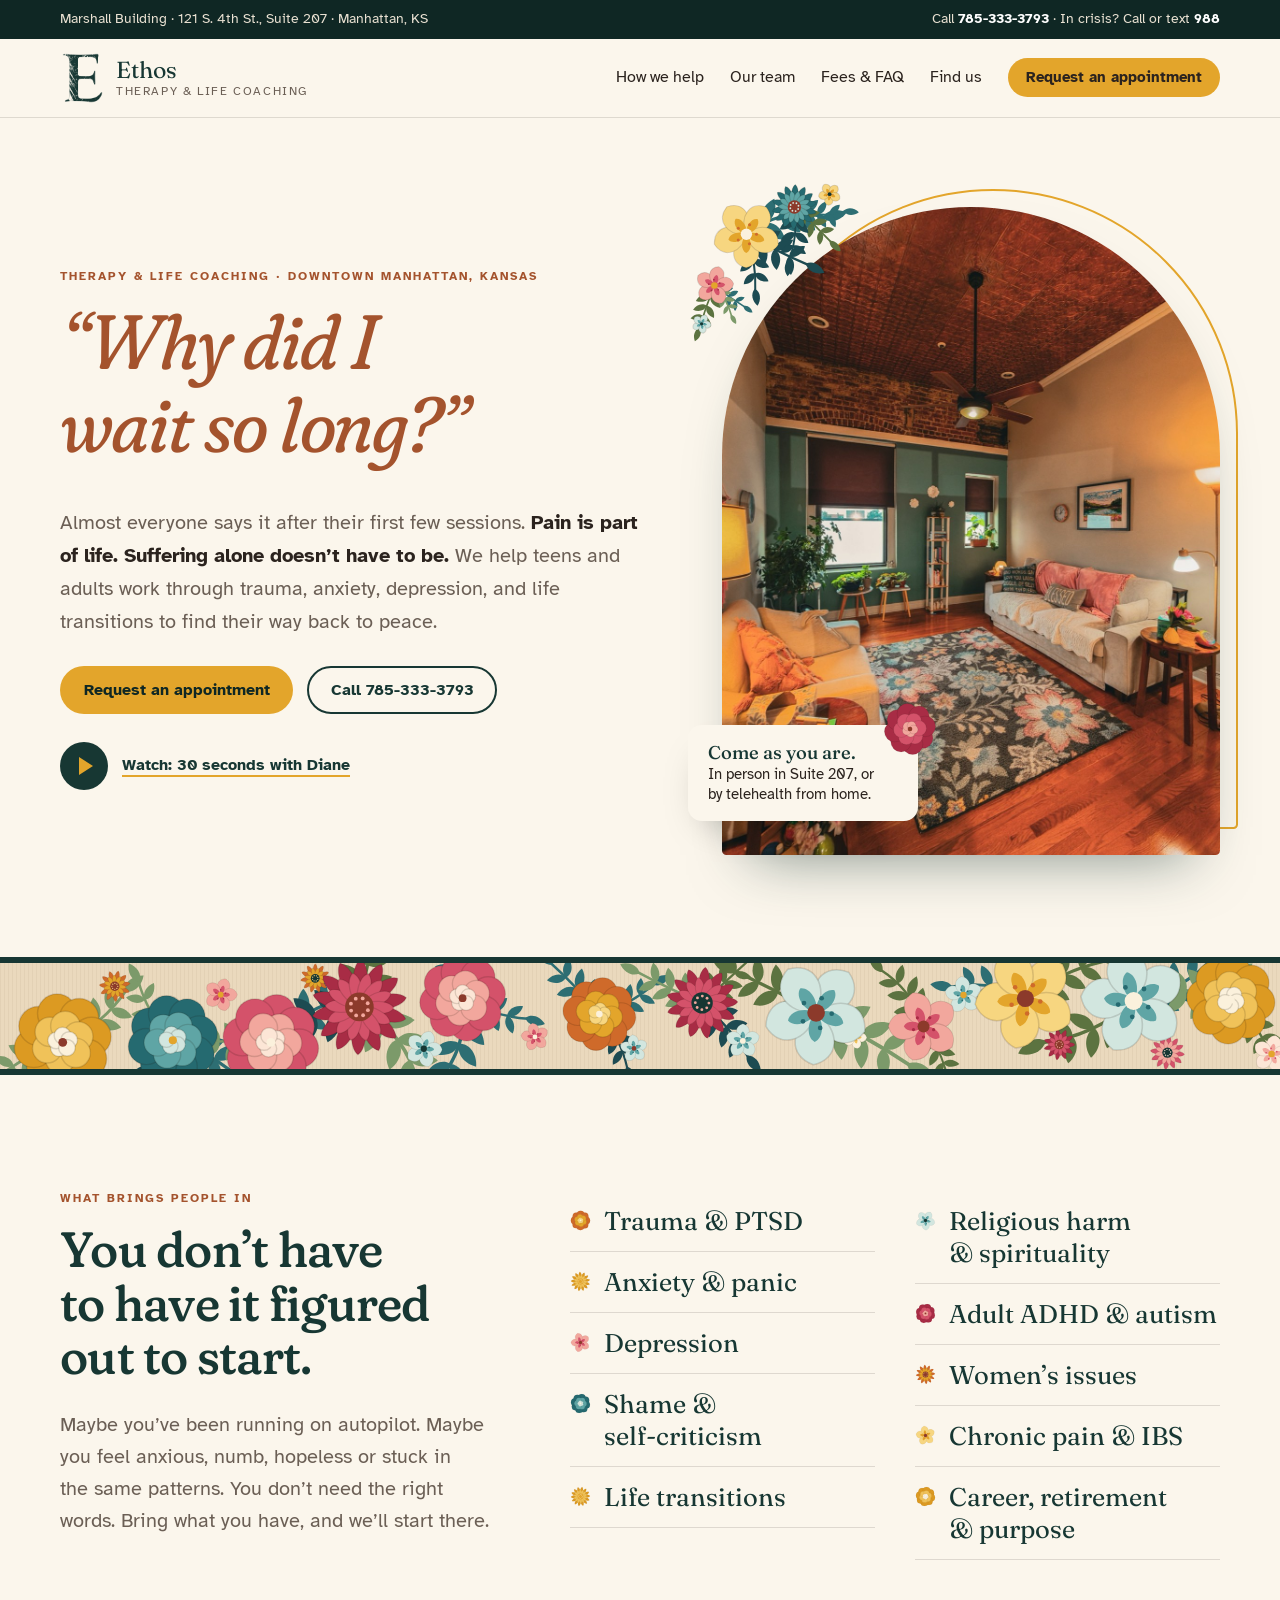
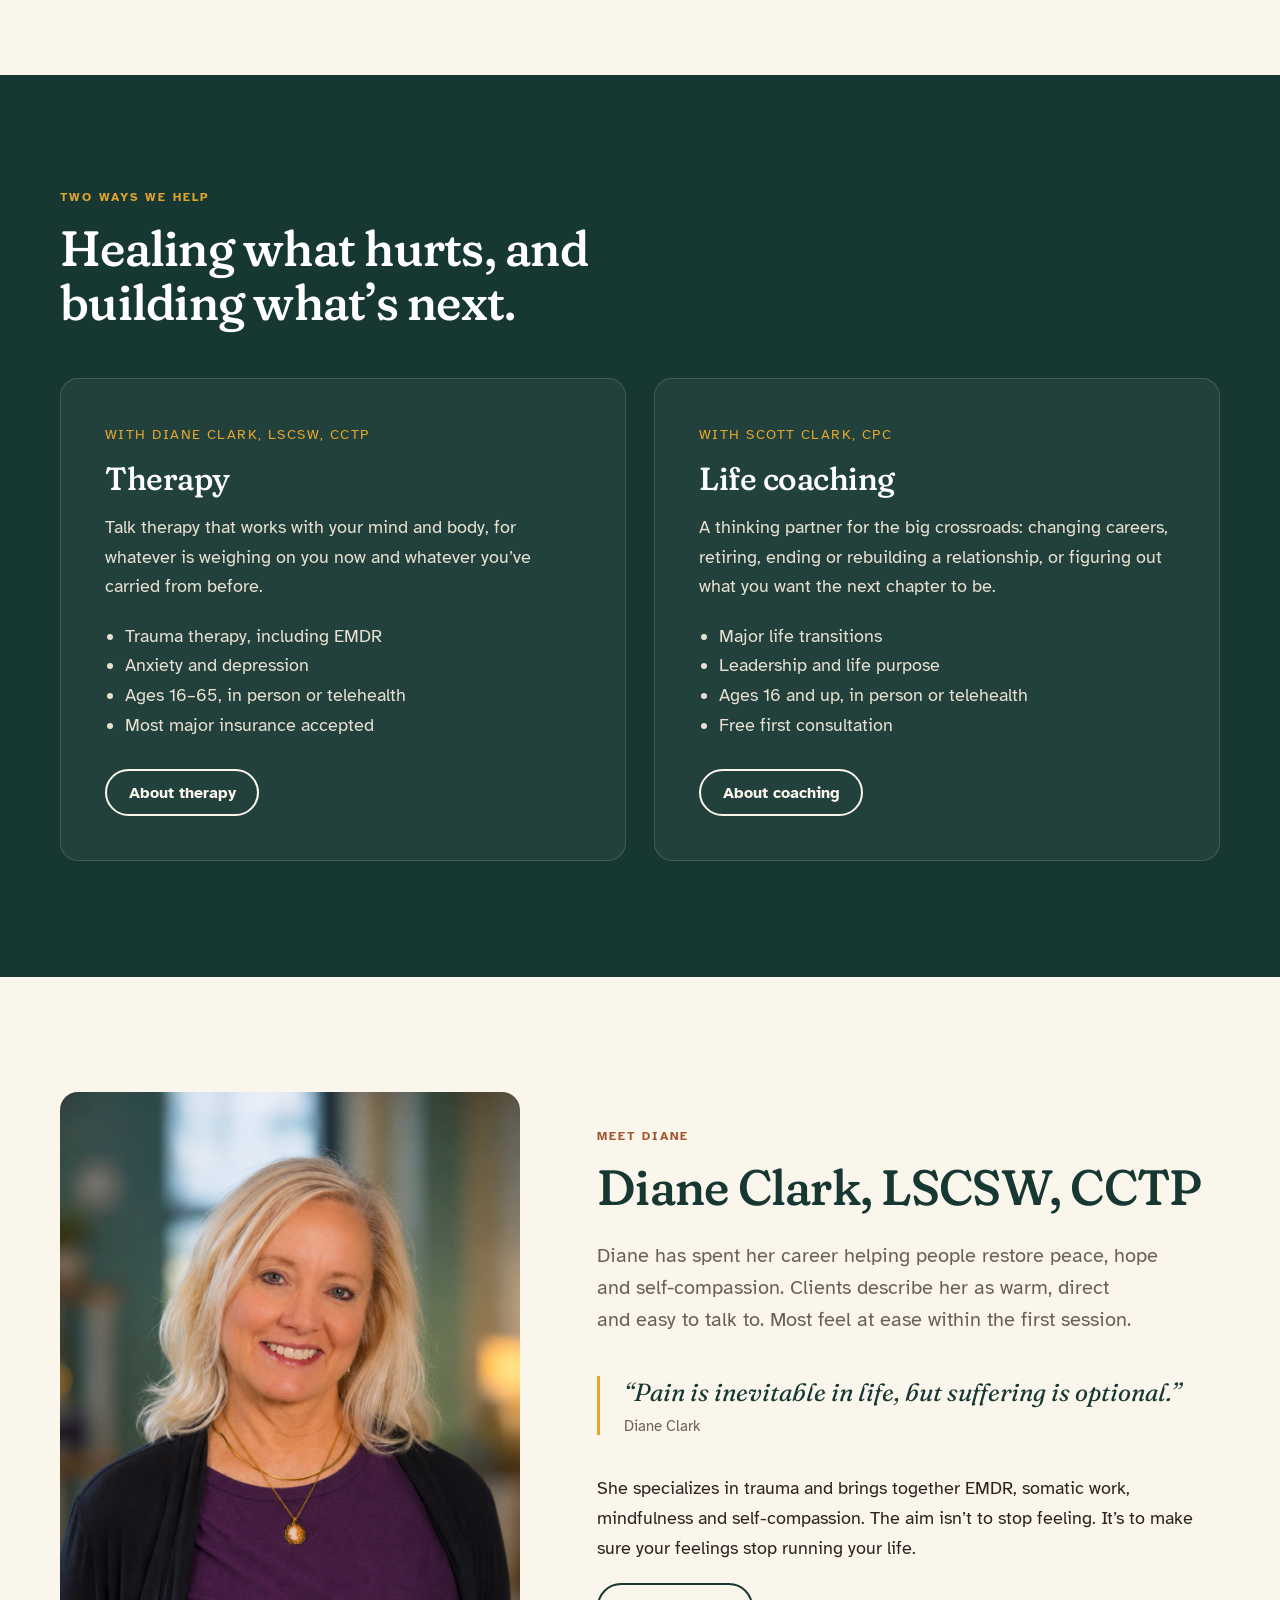
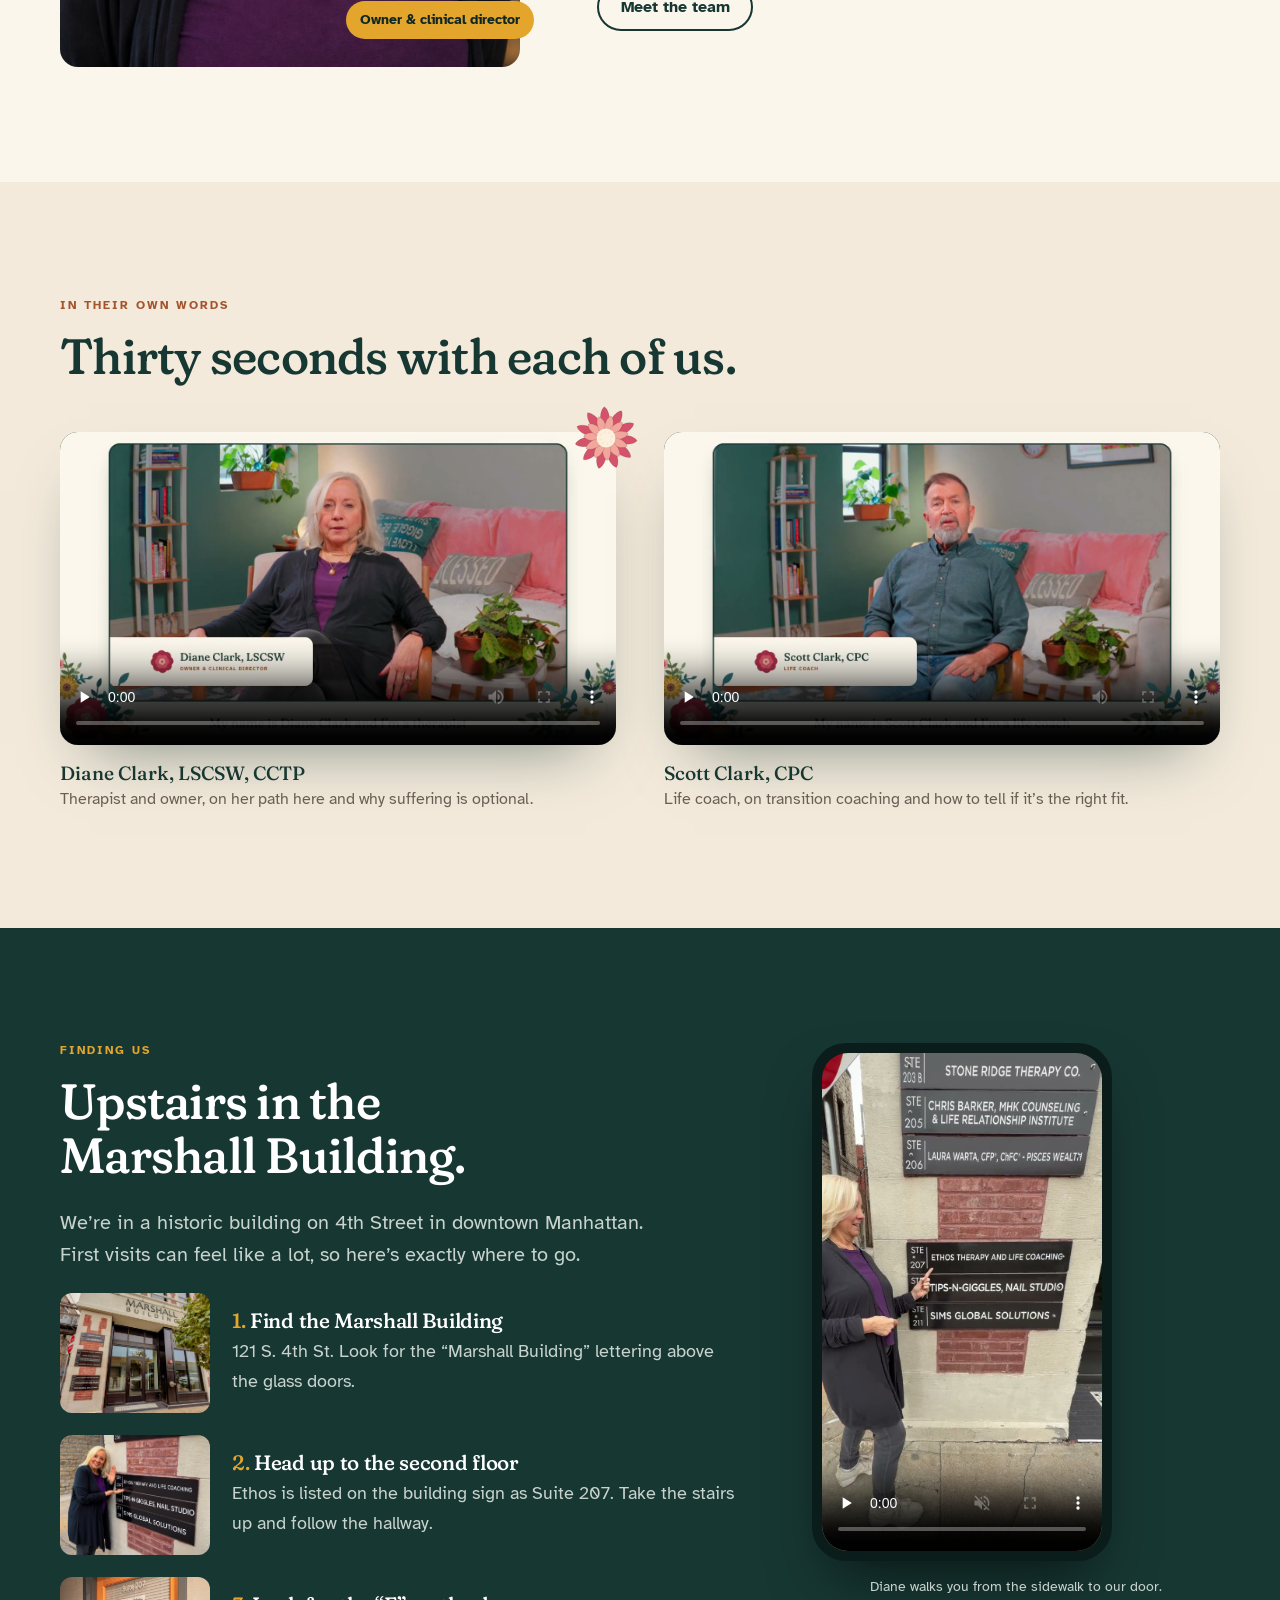
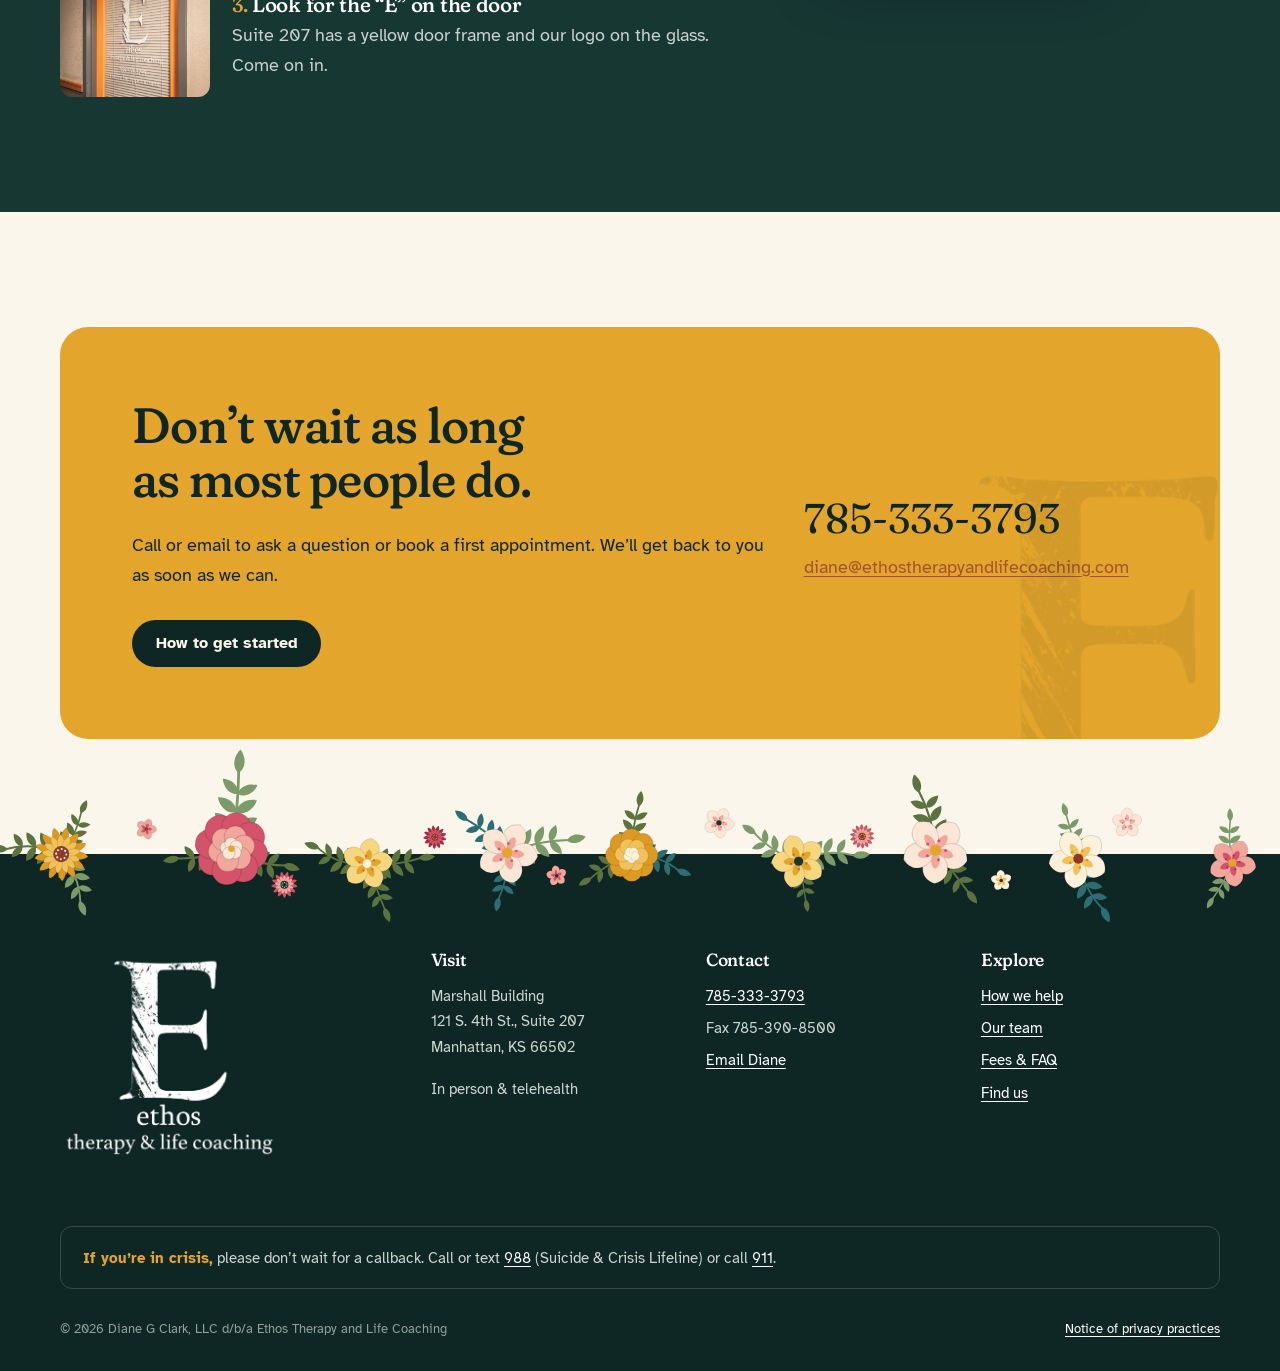
==== index.html @ ae7a5d2b "Site update 2026-11-18 14:02" ====
<!doctype html>
<html lang="en">
<head>
<meta charset="utf-8">
<meta name="viewport" content="width=device-width, initial-scale=1">
<title>Ethos Therapy &amp; Life Coaching | Trauma, Anxiety &amp; EMDR Therapy in Manhattan, KS</title>
<meta name="description" content="Therapy and life coaching in downtown Manhattan, Kansas. Diane Clark, LSCSW, CCTP, helps teens and adults heal from trauma, anxiety and depression, in person or by telehealth.">
<link rel="canonical" href="https://ethostherapy.net/">
<meta property="og:type" content="website">
<meta property="og:site_name" content="Ethos Therapy &amp; Life Coaching">
<meta property="og:locale" content="en_US">
<meta property="og:url" content="https://ethostherapy.net/">
<meta property="og:title" content="Ethos Therapy &amp; Life Coaching | Manhattan, KS">
<meta property="og:description" content="“Why did I wait so long?” Therapy and life coaching for trauma, anxiety and depression in downtown Manhattan, Kansas. In person or by telehealth.">
<meta property="og:image" content="https://ethostherapy.net/assets/img/og/og-home.jpg">
<meta property="og:image:type" content="image/jpeg">
<meta property="og:image:width" content="1200">
<meta property="og:image:height" content="630">
<meta property="og:image:alt" content="A therapy room at Ethos with a floral rug, beside the words “Why did I wait so long?”">
<meta property="og:video" content="https://ethostherapy.net/assets/video/ethos-promo.mp4?v=3">
<meta property="og:video:secure_url" content="https://ethostherapy.net/assets/video/ethos-promo.mp4?v=3">
<meta property="og:video:type" content="video/mp4">
<meta property="og:video:width" content="1280">
<meta property="og:video:height" content="720">
<meta name="twitter:card" content="summary_large_image">
<meta name="twitter:title" content="Ethos Therapy &amp; Life Coaching | Manhattan, KS">
<meta name="twitter:description" content="“Why did I wait so long?” Therapy and life coaching for trauma, anxiety and depression in downtown Manhattan, Kansas. In person or by telehealth.">
<meta name="twitter:image" content="https://ethostherapy.net/assets/img/og/og-home.jpg">
<meta name="twitter:image:alt" content="A therapy room at Ethos with a floral rug, beside the words “Why did I wait so long?”">
<meta name="theme-color" content="#173733">
<link rel="icon" href="assets/img/favicon.png">
<link rel="preconnect" href="https://fonts.googleapis.com">
<link rel="preconnect" href="https://fonts.gstatic.com" crossorigin>
<link href="https://fonts.googleapis.com/css2?family=Atkinson+Hyperlegible:ital,wght@0,400;0,700;1,400&family=Fraunces:ital,opsz,wght,SOFT@0,9..144,300..600,100;1,9..144,300..600,100&display=swap" rel="stylesheet">
<link rel="stylesheet" href="assets/site.css?v=18">
</head>
<body>
<a class="skip" href="#main">Skip to content</a>

<div class="topbar">
  <div class="wrap">
    <span>Marshall Building · 121 S. 4th St., Suite 207 · Manhattan, KS</span>
    <span>Call <a href="tel:+17853333793">785-333-3793</a> · In crisis? Call or text <a href="tel:988">988</a></span>
  </div>
</div>

<header class="site-header">
  <div class="wrap">
    <a class="brand" href="index.html" aria-label="Ethos Therapy and Life Coaching, home">
      <span class="brand-mark" aria-hidden="true"></span>
      <span class="brand-name">Ethos<small>Therapy &amp; Life Coaching</small></span>
    </a>
    <button class="nav-toggle" aria-expanded="false" aria-controls="nav">Menu</button>
    <nav class="nav" id="nav" aria-label="Main">
      <a href="services.html">How we help</a>
      <a href="team.html">Our team</a>
      <a href="fees.html">Fees &amp; FAQ</a>
      <a href="contact.html">Find us</a>
      <a class="btn btn-primary" href="contact.html#start">Request an appointment</a>
    </nav>
  </div>
</header>

<main id="main">

<section class="hero">
  <div class="wrap">
    <div>
      <span class="eyebrow rise"><span class="hide-sm">Therapy &amp; life coaching · </span><span class="nowrap">Downtown Manhattan, Kansas</span></span>
      <h1 class="rise d1"><span class="quote">“Why did I wait so long?”</span></h1>
      <p class="hero-sub rise d2">Almost everyone says it after their first few sessions. <strong>Pain is part of life. Suffering alone doesn’t have to be.</strong> We help teens and adults work through trauma, anxiety, depression, and life transitions to find their way back to peace.</p>
      <div class="btn-row rise d3">
        <a class="btn btn-primary" href="contact.html#start">Request an appointment</a>
        <a class="btn btn-ghost" href="tel:+17853333793">Call 785-333-3793</a>
      </div>
      <button class="watch rise d4" type="button" data-watch aria-haspopup="dialog">
        <span class="watch-icon" aria-hidden="true"></span>
        <span class="watch-label">Watch: 30 seconds with Diane</span>
      </button>
    </div>
    <div class="hero-media rise d4">
      <div class="arch-wrap">
        <div class="garden arch-posy" data-garden="corner" data-seed="7" role="presentation"></div>
        <div class="arch"><img src="assets/img/room-teal.jpg" alt="A therapy room at Ethos with green walls, a copper tin ceiling, exposed brick and a floral rug" width="1067" height="1600"></div>
        <div class="hero-badge"><span class="garden garden-pin" data-garden="flower" data-seed="6" data-flower="rose" role="presentation"></span><b>Come as you are.</b>In person in Suite 207, or by telehealth from home.</div>
      </div>
    </div>
  </div>
</section>

<div class="rug garden" data-garden="band" data-seed="4" role="presentation"></div>

<section>
  <div class="wrap concerns">
    <div>
      <span class="eyebrow">What brings people in</span>
      <h2>You don’t have to have it figured out to start.</h2>
      <p class="lede">Maybe you’ve been running on autopilot. Maybe you feel anxious, numb, hopeless or stuck in the same patterns. You don’t need the right words. Bring what you have, and we’ll start there.</p>
    </div>
    <ul class="concern-list" data-garden-bullets>
      <li>Trauma &amp; PTSD</li>
      <li>Anxiety &amp; panic</li>
      <li>Depression</li>
      <li><span>Shame &amp; <span class="nowrap">self-criticism</span></span></li>
      <li>Life transitions</li>
      <li>Religious harm &amp; spirituality</li>
      <li>Adult ADHD &amp; autism</li>
      <li>Women’s issues</li>
      <li>Chronic pain &amp; IBS</li>
      <li>Career, retirement &amp; purpose</li>
    </ul>
  </div>
</section>

<section class="dark on-dark">
  <div class="wrap">
    <div class="section-head">
      <span class="eyebrow">Two ways we help</span>
      <h2>Healing what hurts, and building what’s next.</h2>
    </div>
    <div class="paths">
      <article class="path">
        <div class="who">With Diane Clark, LSCSW, CCTP</div>
        <h3>Therapy</h3>
        <p>Talk therapy that works with your mind and body, for whatever is weighing on you now and whatever you’ve carried from before.</p>
        <ul>
          <li>Trauma therapy, including EMDR</li>
          <li>Anxiety and depression</li>
          <li>Ages 16–65, in person or telehealth</li>
          <li>Most major insurance accepted</li>
        </ul>
        <a class="btn btn-ghost" href="services.html#therapy">About therapy</a>
      </article>
      <article class="path">
        <div class="who">With Scott Clark, CPC</div>
        <h3>Life coaching</h3>
        <p>A thinking partner for the big crossroads: changing careers, retiring, ending or rebuilding a relationship, or figuring out what you want the next chapter to be.</p>
        <ul>
          <li>Major life transitions</li>
          <li>Leadership and life purpose</li>
          <li>Ages 16 and up, in person or telehealth</li>
          <li>Free first consultation</li>
        </ul>
        <a class="btn btn-ghost" href="services.html#coaching">About coaching</a>
      </article>
    </div>
  </div>
</section>

<section>
  <div class="wrap person">
    <div class="person-photo">
      <img src="assets/img/diane.jpg" alt="Diane Clark, therapist and owner of Ethos Therapy and Life Coaching" width="1024" height="1536">
      <span class="tag">Owner &amp; clinical director</span>
    </div>
    <div>
      <span class="eyebrow">Meet Diane</span>
      <h2>Diane Clark, LSCSW, CCTP</h2>
      <p class="lede">Diane has spent her career helping people restore peace, hope and self-compassion. Clients describe her as warm, direct and easy to talk to. Most feel at ease within the first session.</p>
      <blockquote class="pull">“Pain is inevitable in life, but suffering is optional.”<cite>Diane Clark</cite></blockquote>
      <p>She specializes in trauma and brings together EMDR, somatic work, mindfulness and self-compassion. The aim isn’t to stop feeling. It’s to make sure your feelings stop running your life.</p>
      <a class="btn btn-ghost" href="team.html">Meet the team</a>
    </div>
  </div>
</section>

<section class="cream">
  <div class="wrap">
    <div class="section-head">
      <span class="eyebrow">In their own words</span>
      <h2>Thirty seconds with each of us.</h2>
    </div>
    <div class="films">
      <figure class="film-frame">
        <span class="garden garden-pin" data-garden="flower" data-seed="16" data-flower="daisy" role="presentation"></span>
        <video src="assets/video/ethos-promo.mp4?v=3" poster="assets/img/promo-poster.jpg?v=3" controls playsinline preload="none" width="1280" height="720" aria-label="Video: Diane Clark introduces herself and her work as a therapist. Captioned."></video>
        <figcaption><b>Diane Clark, LSCSW, CCTP</b> Therapist and owner, on her path here and why suffering is optional.</figcaption>
      </figure>
      <figure class="film-frame">
        <video src="assets/video/scott-promo.mp4?v=1" poster="assets/img/scott-poster.jpg?v=1" controls playsinline preload="none" width="1280" height="720" aria-label="Video: Scott Clark introduces transition coaching and how to get started. Captioned."></video>
        <figcaption><b>Scott Clark, CPC</b> Life coach, on transition coaching and how to tell if it’s the right fit.</figcaption>
      </figure>
    </div>
  </div>
</section>

<section class="dark on-dark" id="find">
  <div class="wrap find">
    <div>
      <span class="eyebrow">Finding us</span>
      <h2>Upstairs in the Marshall Building.</h2>
      <p class="lede">We’re in a historic building on 4th Street in downtown Manhattan. First visits can feel like a lot, so here’s exactly where to go.</p>
      <ol class="steps">
        <li><img src="assets/img/exterior.jpg" alt="The Marshall Building entrance at 121 S. 4th Street" loading="lazy"><div><h3>Find the Marshall Building</h3><p>121 S. 4th St. Look for the “Marshall Building” lettering above the glass doors.</p></div></li>
        <li><img src="assets/img/diane-sign.jpg" alt="Diane pointing to the Ethos Therapy sign for Suite 207 on the building" loading="lazy"><div><h3>Head up to the second floor</h3><p>Ethos is listed on the building sign as Suite 207. Take the stairs up and follow the hallway.</p></div></li>
        <li><img src="assets/img/suite-door.jpg" alt="The Suite 207 door with the Ethos E logo on the glass" loading="lazy"><div><h3>Look for the “E” on the door</h3><p>Suite 207 has a yellow door frame and our logo on the glass. Come on in.</p></div></li>
      </ol>
    </div>
    <div>
      <div class="phone"><video src="assets/video/finding-us.mp4" poster="assets/img/finding-us-poster.jpg" controls muted playsinline preload="none" aria-label="Video: Diane walks from the street to Suite 207"></video></div>
      <p class="phone-cap">Diane walks you from the sidewalk to our door.</p>
    </div>
  </div>
</section>

<section>
  <div class="wrap">
    <div class="cta">
      <div>
        <h2>Don’t wait as long as most people do.</h2>
        <p>Call or email to ask a question or book a first appointment. We’ll get back to you as soon as we can.</p>
        <div class="btn-row"><a class="btn btn-primary" href="contact.html#start">How to get started</a></div>
      </div>
      <div>
        <a class="big-phone" href="tel:+17853333793">785-333-3793</a>
        <a href="mailto:diane@ethostherapyandlifecoaching.com">diane@ethostherapyandlifecoaching.com</a>
      </div>
    </div>
  </div>
</section>

</main>

<dialog class="lightbox" id="film-dialog" aria-label="Video: thirty seconds with Diane">
  <button class="lightbox-close" type="button" aria-label="Close video">Close ✕</button>
  <video src="assets/video/ethos-promo.mp4?v=3" poster="assets/img/promo-poster.jpg?v=3" controls playsinline preload="none" width="1280" height="720"></video>
</dialog>

<footer class="site-footer">
  <div class="garden garden-edge" data-garden="edge" data-seed="12" role="presentation"></div>
  <div class="wrap">
    <div class="footer-grid">
      <div>
        <div class="footer-logo" role="img" aria-label="Ethos Therapy and Life Coaching"></div>
      </div>
      <div>
        <h4>Visit</h4>
        <p>Marshall Building<br>121 S. 4th St., Suite 207<br>Manhattan, KS 66502</p>
        <p>In person &amp; telehealth</p>
      </div>
      <div>
        <h4>Contact</h4>
        <ul>
          <li><a href="tel:+17853333793">785-333-3793</a></li>
          <li>Fax 785-390-8500</li>
          <li><a href="mailto:diane@ethostherapyandlifecoaching.com">Email Diane</a></li>
        </ul>
      </div>
      <div>
        <h4>Explore</h4>
        <ul>
          <li><a href="services.html">How we help</a></li>
          <li><a href="team.html">Our team</a></li>
          <li><a href="fees.html">Fees &amp; FAQ</a></li>
          <li><a href="contact.html">Find us</a></li>
        </ul>
      </div>
    </div>
    <div class="crisis"><strong>If you’re in crisis,</strong> please don’t wait for a callback. Call or text <a href="tel:988">988</a> (Suicide &amp; Crisis Lifeline) or call <a href="tel:911">911</a>.</div>
    <div class="legal">
      <span>© 2026 Diane G Clark, LLC d/b/a Ethos Therapy and Life Coaching</span>
      <a href="assets/docs/notice-of-privacy-practices.pdf">Notice of privacy practices</a>
    </div>
  </div>
</footer>

<div class="callbar">
  <a class="btn btn-ghost" href="tel:+17853333793">Call</a>
  <a class="btn btn-primary" href="contact.html#start">Request an appointment</a>
</div>

<script src="assets/garden.js?v=3" defer></script>
<script src="assets/site.js?v=2" defer></script>
<script>
  const t = document.querySelector('.nav-toggle'), n = document.getElementById('nav');
  t.addEventListener('click', () => { const o = n.classList.toggle('open'); t.setAttribute('aria-expanded', o); });
  const dlg = document.getElementById('film-dialog'), film = dlg.querySelector('video');
  document.querySelector('[data-watch]').addEventListener('click', () => { dlg.showModal(); film.play(); });
  dlg.addEventListener('click', (e) => { if (e.target === dlg || e.target.closest('.lightbox-close')) dlg.close(); });
  dlg.addEventListener('close', () => { film.pause(); film.currentTime = 0; });
</script>
</body>
</html>
---- assets/site.css ----
/* Ethos Therapy & Life Coaching
   Palette pulled from Suite 207: green walls, honey wood, copper tin ceiling,
   brick, and the marigold pillows on the floral rug. */
:root {
  --green: #25514b;
  --green-deep: #173733;
  --green-ink: #0f2724;
  --paper: #fbf6ec;
  --cream: #f3eadb;
  --sand: #e6d8c1;
  --copper: #a4532d;
  --brick: #8c3a2b;
  --marigold: #e3a52b;
  --ink: #2b231e;
  --muted: #6b5f55;
  --line: rgba(43, 35, 30, .14);
  --serif: "Fraunces", Georgia, serif;
  --sans: "Atkinson Hyperlegible", system-ui, sans-serif;
  --wrap: 1160px;
  --radius: 18px;
}

*, *::before, *::after { box-sizing: border-box; }
html { scroll-behavior: smooth; }
body {
  margin: 0;
  background: var(--paper);
  color: var(--ink);
  font: 18px/1.65 var(--sans);
  -webkit-font-smoothing: antialiased;
}
img, video { display: block; max-width: 100%; }
a { color: var(--copper); text-underline-offset: 3px; }
a:hover { color: var(--brick); }
a[href^="mailto:"] { overflow-wrap: anywhere; }
h1, h2, h3, h4 {
  font-family: var(--serif);
  font-weight: 500;
  font-variation-settings: "SOFT" 100, "WONK" 0;
  line-height: 1.08;
  letter-spacing: -.015em;
  margin: 0 0 .5em;
  color: var(--green-deep);
}
h1 { font-size: clamp(2.6rem, 6vw, 4.9rem); }
h2 { font-size: clamp(2rem, 4vw, 3.1rem); }
h3 { font-size: 1.5rem; }
p { margin: 0 0 1.1em; }
/* Line breaks: headings and short display text split into even lines; body text never leaves a lone last word */
h1, h2, h3, h4, .eyebrow, .lede, blockquote.pull, .breath-cue, .breath-label, .concern-list li, .hero-badge, .phone-cap, .watch-label, .path .who, .note { text-wrap: balance; }
p, li, dd, summary { text-wrap: pretty; }
.wrap { width: min(var(--wrap), 100% - 40px); margin-inline: auto; }
.eyebrow {
  font: 700 .78rem/1.2 var(--sans);
  letter-spacing: .16em;
  text-transform: uppercase;
  color: var(--copper);
  margin-bottom: 1.1rem;
  display: block;
}
.lede { font-size: 1.22rem; color: var(--muted); max-width: 34em; }

.nowrap { white-space: nowrap; }
em.serif, .serif-i { font-family: var(--serif); font-style: italic; }

/* Skip link + focus */
.skip { position: absolute; left: -999px; }
.skip:focus { left: 16px; top: 12px; z-index: 99; background: var(--marigold); color: var(--ink); padding: 8px 14px; border-radius: 8px; }
:focus-visible { outline: 3px solid var(--marigold); outline-offset: 3px; }

/* Top bar */
.topbar {
  background: var(--green-ink);
  color: #e9e1d2;
  font-size: .86rem;
}
.topbar .wrap { display: flex; justify-content: space-between; gap: 16px; padding: 8px 0; flex-wrap: wrap; }
.topbar a { color: #fff; text-decoration: none; font-weight: 700; }
.topbar a:hover { color: var(--marigold); }

/* Header */
.site-header {
  position: sticky; top: 0; z-index: 20;
  background: rgba(251, 246, 236, .94);
  backdrop-filter: blur(8px);
  border-bottom: 1px solid var(--line);
}
.site-header .wrap { display: flex; align-items: center; justify-content: space-between; gap: 20px; padding: 14px 0; }
.brand { display: flex; align-items: center; gap: 12px; text-decoration: none; color: var(--green-deep); }
.brand-mark {
  width: 44px; height: 50px; flex: none;
  background: var(--green-deep);
  -webkit-mask: url(img/e-mask.png) center / contain no-repeat;
          mask: url(img/e-mask.png) center / contain no-repeat;
}
.brand-name { font-family: var(--serif); font-size: 1.45rem; line-height: 1; }
.brand-name small { display: block; font-family: var(--sans); font-size: .72rem; letter-spacing: .14em; text-transform: uppercase; color: var(--muted); margin-top: 5px; }
.nav { display: flex; align-items: center; gap: 26px; }
.nav a { color: var(--ink); text-decoration: none; font-size: .98rem; }
.nav a:hover, .nav a[aria-current="page"] { color: var(--copper); }
.nav a[aria-current="page"] { text-decoration: underline; text-decoration-color: var(--marigold); text-decoration-thickness: 2px; }
.nav-toggle { display: none; }

/* Buttons */
.btn {
  display: inline-flex; align-items: center; gap: .55em;
  padding: .85em 1.35em;
  border-radius: 999px;
  font: 700 1rem/1 var(--sans);
  text-decoration: none;
  border: 2px solid transparent;
  transition: transform .2s ease, background .2s ease, color .2s ease;
}
.btn:hover { transform: translateY(-2px); }
.btn-primary { background: var(--marigold); color: var(--green-ink); }
.btn-primary:hover { background: #efb53d; color: var(--green-ink); }
.btn-ghost { border-color: currentColor; color: var(--green-deep); }
.btn-ghost:hover { background: var(--green-deep); color: var(--paper); border-color: var(--green-deep); }
.on-dark .btn-ghost { color: var(--paper); }
.on-dark .btn-ghost:hover { background: var(--paper); color: var(--green-deep); border-color: var(--paper); }
.nav .btn { padding: .7em 1.1em; font-size: .92rem; }
.btn-row { display: flex; flex-wrap: wrap; gap: 14px; margin-top: 1.8rem; }

/* Hero */
.hero { position: relative; overflow: hidden; padding: clamp(48px, 7vw, 96px) 0 clamp(56px, 8vw, 110px); }
.hero .wrap { display: grid; grid-template-columns: 1.08fr .92fr; gap: clamp(32px, 6vw, 80px); align-items: center; }
.hero h1 { font-style: italic; font-weight: 400; }
.hero h1 .quote { color: var(--copper); }
.hero-sub { font-size: 1.25rem; color: var(--muted); max-width: 30em; }
.hero-sub strong { color: var(--ink); font-weight: 700; }
.arch {
  position: relative;
  border-radius: 999px 999px var(--radius) var(--radius);
  overflow: hidden;
  aspect-ratio: 4 / 5.2;
  box-shadow: 0 30px 60px -30px rgba(23, 55, 51, .55);
}
.arch img { width: 100%; height: 100%; object-fit: cover; }
.arch-wrap { position: relative; }
.arch-wrap::before {
  content: ""; position: absolute; inset: -18px -18px 26px 26px;
  border: 2px solid var(--marigold);
  border-radius: 999px 999px var(--radius) var(--radius);
  z-index: -1;
}
.hero-badge {
  position: absolute; left: -34px; bottom: 34px;
  background: var(--paper);
  border-radius: 14px;
  padding: 16px 20px;
  box-shadow: 0 18px 40px -20px rgba(0,0,0,.35);
  font-size: .92rem; line-height: 1.35; max-width: 230px;
}
.hero-badge b { display: block; font-family: var(--serif); font-weight: 500; font-size: 1.15rem; color: var(--green-deep); }

/* Watch button + pop-up player */
.watch {
  display: inline-flex; align-items: center; gap: 14px; margin-top: 1.5rem; padding: 4px 8px 4px 0;
  background: none; border: 0; cursor: pointer; font: 700 1rem/1.2 var(--sans); color: var(--green-deep); text-align: left;
}
.watch-icon { position: relative; flex: none; width: 48px; height: 48px; border-radius: 50%; background: var(--green-deep); display: grid; place-items: center; transition: transform .2s ease, background .2s ease; }
.watch-icon::before { content: ""; margin-left: 4px; border-left: 14px solid var(--marigold); border-block: 9px solid transparent; }
.watch-icon::after { content: ""; position: absolute; inset: 0; border-radius: 50%; border: 2px solid var(--marigold); opacity: 0; }
.watch-label { text-decoration: underline; text-decoration-color: var(--marigold); text-decoration-thickness: 2px; text-underline-offset: 5px; }
.watch:hover .watch-icon { transform: scale(1.08); background: var(--green); }
.lightbox { border: 0; padding: 0; background: transparent; width: min(1100px, 92vw); max-width: none; overflow: visible; }
.lightbox::backdrop { background: rgba(15, 39, 36, .84); backdrop-filter: blur(4px); }
.lightbox video { width: 100%; height: auto; aspect-ratio: 16 / 9; border-radius: var(--radius); background: var(--green-ink); }
.lightbox-close { position: absolute; right: 0; top: -46px; padding: 8px 4px; background: none; border: 0; color: #fff; font: 700 1rem var(--sans); cursor: pointer; }
.lightbox-close:hover { color: var(--marigold); }

/* Load-in */
@media (prefers-reduced-motion: no-preference) {
  .rise { opacity: 0; transform: translateY(18px); animation: rise .9s cubic-bezier(.2,.7,.2,1) forwards; }
  .rise.d1 { animation-delay: .08s; } .rise.d2 { animation-delay: .18s; }
  .rise.d3 { animation-delay: .3s; }  .rise.d4 { animation-delay: .45s; }
  @keyframes rise { to { opacity: 1; transform: none; } }
  .watch-icon::after { animation: watch-ring 2.6s ease-out 1.4s infinite; }
  @keyframes watch-ring { 0% { opacity: .9; transform: scale(1); } 70%, 100% { opacity: 0; transform: scale(1.55); } }
}

/* The garden: flowers drawn in code (assets/garden.js), inspired by the office's floral rug */
.garden svg { display: block; width: 100%; height: 100%; overflow: visible; }
.garden .g-bloom, .garden .g-sway, .garden .g-spin { transform-origin: 0 0; }
.garden .g-flower { cursor: pointer; }
@media (prefers-reduced-motion: no-preference) {
  .garden .g-bloom { transform: scale(0) rotate(-70deg); transition: transform 1s cubic-bezier(.34, 1.4, .64, 1) var(--d, 0ms); }
  .garden.in .g-bloom { transform: none; }
  .garden .g-sway { animation: g-sway var(--t, 8s) ease-in-out infinite alternate; }
  .garden .g-flower .g-spin { transition: transform .9s cubic-bezier(.34, 1.4, .64, 1); }
  .garden .g-flower:hover .g-spin, .garden .g-flower.twirl .g-spin { transform: rotate(72deg) scale(1.14); }
  .garden .g-lean { transition: transform .6s cubic-bezier(.2, .7, .2, 1); }
  .garden .g-new .g-bloom { animation: g-pop .9s cubic-bezier(.34, 1.4, .64, 1) both; }
  @keyframes g-pop { from { transform: scale(0) rotate(-70deg); } }
  @keyframes g-sway { from { transform: rotate(calc(var(--a, 4deg) * -1)) scale(.95); } to { transform: rotate(var(--a, 4deg)) scale(1.05); } }
}
/* A strip of rug between sections */
.rug {
  position: relative; cursor: pointer;
  height: 118px; overflow: hidden;
  background: #ead9bd repeating-linear-gradient(90deg, rgba(90, 60, 30, .05) 0 1px, transparent 1px 4px);
  border-block: 6px solid var(--green-deep);
}
@media (hover: hover) {
  .rug::after {
    content: "Click to plant a flower"; position: absolute; right: 14px; bottom: 10px; pointer-events: none;
    background: var(--green-deep); color: #fff; font: 700 .7rem/1 var(--sans); letter-spacing: .1em; text-transform: uppercase;
    padding: 7px 11px; border-radius: 999px; opacity: 0; transition: opacity .25s ease;
  }
  .rug:hover::after { opacity: .92; }
}
/* Flowers along the top edge of the footer */
.garden-edge { position: absolute; left: 0; right: 0; top: -46px; height: 92px; overflow-x: clip; pointer-events: none; }
.garden-edge .g-flower { pointer-events: auto; }
/* A posy in the corner of inner-page heroes */
.garden-corner { position: absolute; right: max(12px, calc((100% - var(--wrap)) / 2 - 40px)); bottom: -6px; width: clamp(200px, 26vw, 330px); aspect-ratio: 1; }
/* A posy tucked behind the top-left shoulder of the hero arch */
.arch-posy { position: absolute; left: -30px; top: -24px; z-index: 2; width: clamp(118px, 36%, 160px); aspect-ratio: 1; transform: scale(-1, -1); }
/* Single flowers */
.garden-pin { position: absolute; right: -20px; top: -24px; width: 56px; height: 56px; }
.concern-list li { display: flex; align-items: flex-start; gap: .5em; }
.garden-bullet { flex: none; width: .82em; height: .82em; margin-top: .21em; }
.garden-bullet .g-bloom { --d: calc(var(--i, 0) * 70ms); }

/* Sections */
main { overflow-x: clip; }   /* decorative flowers may poke past the edge; never let them cause sideways scroll */
section { padding: clamp(64px, 9vw, 120px) 0; }
.section-head { max-width: 760px; margin-bottom: 48px; }
.dark { background: var(--green-deep); color: #e8e0d1; }
.dark h2, .dark h3 { color: #fff; }
.dark .eyebrow { color: var(--marigold); }
.dark .lede { color: #c9d3cd; }
.dark a:not(.btn) { color: var(--marigold); }
.cream { background: var(--cream); }

/* Concerns list */
.concerns { display: grid; grid-template-columns: .8fr 1.2fr; gap: clamp(32px, 6vw, 90px); align-items: start; }
.concern-list { list-style: none; margin: 0; padding: 0; columns: 2; column-gap: 40px; }
.concern-list li {
  font-family: var(--serif); font-size: clamp(1.25rem, 2.1vw, 1.6rem); line-height: 1.25;
  padding: 14px 0; border-bottom: 1px solid var(--line); break-inside: avoid; color: var(--green-deep);
}

/* Two paths */
.paths { display: grid; grid-template-columns: 1fr 1fr; gap: 28px; }
.path {
  background: rgba(255,255,255,.05);
  border: 1px solid rgba(255,255,255,.14);
  border-radius: var(--radius);
  padding: clamp(28px, 4vw, 44px);
  display: flex; flex-direction: column;
}
.path h3 { font-size: 2rem; }
.path .who { font-size: .9rem; letter-spacing: .1em; text-transform: uppercase; color: var(--marigold); margin-bottom: 1rem; }
.path ul { padding-left: 1.1em; margin: 0 0 1.6em; }
.path .btn { margin-top: auto; align-self: flex-start; }

/* Person feature */
.person { display: grid; grid-template-columns: .85fr 1.15fr; gap: clamp(32px, 6vw, 80px); align-items: center; }
.person.flip { grid-template-columns: 1.15fr .85fr; }
.person.flip .person-photo { order: 2; }
.person-photo { position: relative; }
.person-photo img { border-radius: var(--radius); width: 100%; height: auto; aspect-ratio: 4/5; object-fit: cover; object-position: center 20%; }
.person-photo .tag {
  position: absolute; right: -14px; bottom: 28px; background: var(--marigold); color: var(--green-ink);
  font-weight: 700; font-size: .85rem; padding: 8px 14px; border-radius: 999px;
}
blockquote.pull {
  margin: 1.6em 0; padding: 0 0 0 24px; border-left: 3px solid var(--marigold);
  font-family: var(--serif); font-style: italic; font-size: 1.55rem; line-height: 1.3; color: var(--green-deep);
}
blockquote.pull cite { display: block; margin-top: .6em; font: 400 .92rem var(--sans); font-style: normal; color: var(--muted); }
.facts { display: grid; grid-template-columns: 1fr 1fr; gap: 18px 32px; margin: 28px 0 0; padding: 0; }
.facts div { border-top: 1px solid var(--line); padding-top: 12px; }
.facts dt { font-size: .78rem; letter-spacing: .14em; text-transform: uppercase; color: var(--copper); font-weight: 700; }
.facts dd { margin: 4px 0 0; }

/* Finding us */
.find { display: grid; grid-template-columns: 1.25fr .75fr; gap: clamp(32px, 6vw, 72px); align-items: start; }
.steps { list-style: none; padding: 0; margin: 0; display: grid; gap: 22px; counter-reset: s; }
.steps li { display: grid; grid-template-columns: 150px 1fr; gap: 22px; align-items: center; counter-increment: s; }
.steps img { width: 150px; height: 120px; object-fit: cover; border-radius: 12px; }
.steps h3 { font-size: 1.3rem; margin-bottom: .25em; }
.steps h3::before { content: counter(s) ". "; color: var(--marigold); }
.steps p { margin: 0; color: #c9d3cd; }
.phone {
  justify-self: center;
  width: min(300px, 100%);
  border-radius: 34px; padding: 10px;
  background: #0b1d1b;
  box-shadow: 0 30px 60px -20px rgba(0,0,0,.6);
}
.phone video { border-radius: 26px; width: 100%; aspect-ratio: 9/16; object-fit: cover; background: #000; }
.phone-cap { text-align: center; font-size: .9rem; color: #c9d3cd; margin-top: 14px; }

/* Breathing flower */
.breath { display: grid; grid-template-columns: 1fr 1fr; gap: clamp(32px, 6vw, 80px); align-items: center; }
.breath-stage { text-align: center; }
.breath-flower { width: min(340px, 76vw, 100%); aspect-ratio: 1; margin-inline: auto; }
.breath-flower svg { display: block; width: 100%; height: 100%; overflow: visible; }
.breath-flower .ring, .breath-flower .halo { transform-origin: 0 0; transition: transform var(--dur, 1.5s) cubic-bezier(.45, 0, .55, 1); }
.breath-flower.closed .halo { transform: scale(.6); }
.breath-flower.closed .r0 { transform: scale(.52) rotate(-24deg); }
.breath-flower.closed .r1 { transform: scale(.4) rotate(40deg); }
.breath-flower.closed .r2 { transform: scale(.44) rotate(-50deg); }
.breath-flower.closed .r3 { transform: scale(.5) rotate(60deg); }
.breath-cue { margin: 20px 0 0; min-height: 2.9em; font: italic 400 1.55rem/1.25 var(--serif); color: var(--green-deep); }
.breath-label { margin: 10px 0 0; font: 700 .72rem/1.4 var(--sans); letter-spacing: .12em; text-transform: uppercase; color: var(--muted); }
.breath-note { margin: 1.6rem 0 0; max-width: 34em; font-size: .92rem; line-height: 1.55; color: var(--muted); }
.breath-note strong { color: var(--ink); }
.breath-cue small { display: block; margin-top: 6px; font: 700 .78rem/1 var(--sans); font-style: normal; letter-spacing: .14em; text-transform: uppercase; color: var(--copper); }
@media (prefers-reduced-motion: reduce) {
  .breath-flower { transition: opacity var(--dur, 1.5s) ease; }
  .breath-flower.closed { opacity: .45; }
  .breath-flower.closed .halo, .breath-flower.closed .ring { transform: none; }
}

/* Sections rise in on scroll (classes are added by site.js, so nothing hides without it) */
.js-reveal { opacity: 0; transform: translateY(26px); transition: opacity .8s ease var(--rd, 0ms), transform .9s cubic-bezier(.2, .7, .2, 1) var(--rd, 0ms); }
.js-reveal.seen { opacity: 1; transform: none; }

/* Page-to-page transitions: pages cross-fade while the header stays put */
.topbar { view-transition-name: topbar; }
.site-header { view-transition-name: site-header; }
.callbar { view-transition-name: callbar; }
@media (prefers-reduced-motion: no-preference) {
  @view-transition { navigation: auto; }
  ::view-transition-old(root) { animation: vt-out .26s ease both; }
  ::view-transition-new(root) { animation: vt-in .45s ease both; }
  @keyframes vt-out { to { opacity: 0; transform: translateY(-10px); } }
  @keyframes vt-in { from { opacity: 0; transform: translateY(14px); } }
}

/* Call bar pinned to the bottom of phone screens */
.callbar { display: none; }
/* Promo film */
.film { display: grid; grid-template-columns: .8fr 1.2fr; gap: clamp(32px, 6vw, 72px); align-items: center; }
.film-frame { position: relative; }
.films { display: grid; grid-template-columns: 1fr 1fr; gap: clamp(24px, 4vw, 48px); }
.films figure { margin: 0; }
.films figcaption { margin-top: 16px; color: var(--muted); font-size: .98rem; }
.films figcaption b { display: block; font: 500 1.2rem var(--serif); color: var(--green-deep); margin-bottom: 2px; }
.film-frame video { width: 100%; height: auto; aspect-ratio: 16 / 9; border-radius: var(--radius); background: var(--green-ink); box-shadow: 0 30px 60px -30px rgba(23, 55, 51, .55); }
.film-frame .garden-pin { width: 68px; height: 68px; right: -24px; top: -28px; z-index: 1; }

/* CTA band */
.cta {
  background: var(--marigold);
  color: var(--green-ink);
  border-radius: 28px;
  padding: clamp(36px, 6vw, 72px);
  display: grid; grid-template-columns: 1.3fr .7fr; gap: 32px; align-items: center;
  position: relative; overflow: hidden;
}
.cta h2 { color: var(--green-ink); }
.cta::after {
  content: ""; position: absolute; right: -40px; bottom: -70px; width: 300px; height: 340px;
  background: var(--green-ink); opacity: .08;
  -webkit-mask: url(img/e-mask.png) center / contain no-repeat;
          mask: url(img/e-mask.png) center / contain no-repeat;
}
.cta .big-phone { font-family: var(--serif); font-size: clamp(1.8rem, 3.4vw, 2.6rem); color: var(--green-ink); text-decoration: none; display: block; }
.cta .big-phone:hover { color: var(--brick); }
.cta .btn-primary { background: var(--green-ink); color: var(--paper); }
.cta .btn-primary:hover { background: var(--green); color: #fff; }

/* Inner page hero */
.page-hero { position: relative; overflow: hidden; padding: clamp(56px, 8vw, 100px) 0 clamp(40px, 5vw, 64px); border-bottom: 1px solid var(--line); }
.page-hero h1 { max-width: 15ch; }
.page-hero .lede { margin-top: 1rem; }

/* Page not found */
.lost { text-align: center; }
.lost .wrap { max-width: 760px; }
.lost h1 { font-size: clamp(2.4rem, 5vw, 4rem); }
.lost .lede { margin-inline: auto; }
.lost .btn-row { justify-content: center; }
.lost-flower { width: 112px; height: 112px; margin: 0 auto 22px; }
.lost-note { margin: 2rem 0 0; color: var(--muted); }

/* Generic content */
.prose { max-width: 720px; }
.prose h2 { margin-top: 1.6em; font-size: 2rem; }
.prose h3 { margin-top: 1.4em; }
.grid-2 { display: grid; grid-template-columns: 1fr 1fr; gap: clamp(28px, 5vw, 64px); }
.grid-3 { display: grid; grid-template-columns: repeat(3, 1fr); gap: 24px; }
.card {
  background: #fff; border: 1px solid var(--line); border-radius: var(--radius);
  padding: 30px; height: 100%;
}
.card h3 { font-size: 1.4rem; }
.card p:last-child { margin-bottom: 0; }
.approach { padding: 26px 0; border-top: 1px solid var(--line); display: grid; grid-template-columns: 260px 1fr; gap: 28px; }
.approach h3 { font-size: 1.35rem; margin: 0; }
.approach p { margin: 0; color: var(--muted); }
.price { font-family: var(--serif); font-size: 3.4rem; color: var(--green-deep); line-height: 1; }
.price small { font: 400 1rem var(--sans); color: var(--muted); }
.pill-list { list-style: none; padding: 0; margin: 0; display: flex; flex-wrap: wrap; gap: 10px; }
.pill-list li { background: var(--cream); border: 1px solid var(--sand); border-radius: 999px; padding: 6px 14px; font-size: .95rem; }
details.faq { border-top: 1px solid var(--line); padding: 20px 0; }
details.faq summary { cursor: pointer; font-family: var(--serif); font-size: 1.35rem; color: var(--green-deep); list-style: none; display: flex; justify-content: space-between; gap: 20px; }
details.faq summary::after { content: "+"; color: var(--copper); font-family: var(--sans); }
details.faq[open] summary::after { content: "–"; }
details.faq p { margin: 14px 0 0; color: var(--muted); max-width: 46em; }
/* Inquiry form */
.request { align-items: start; }
.form { display: grid; gap: 18px; height: auto; }
.form label { display: grid; gap: 6px; font-weight: 700; font-size: .95rem; color: var(--green-deep); }
.form input, .form select {
  font: 400 1.05rem var(--sans); color: var(--ink); width: 100%; min-height: 48px;
  padding: .6em .8em; background: var(--paper); border: 1px solid var(--sand); border-radius: 10px;
}
.form input:focus, .form select:focus { outline: 2px solid var(--green); outline-offset: 1px; border-color: var(--green); }
.form ::placeholder { color: var(--muted); opacity: .8; }
.form-row { display: grid; grid-template-columns: 1fr 1fr; gap: 18px; }
.form-note { margin: 0; color: var(--muted); font-size: .95rem; }
.form .btn { justify-self: start; border: 0; cursor: pointer; font-family: inherit; }
.form .hp { position: absolute; left: -9999px; width: 1px; height: 1px; }
@media (max-width: 739px) { .films { grid-template-columns: 1fr; gap: 36px; } }
@media (max-width: 600px) { .form-row { grid-template-columns: 1fr; } .form .btn { justify-self: stretch; justify-content: center; } }
.note { background: var(--cream); border-left: 4px solid var(--marigold); padding: 18px 22px; border-radius: 0 12px 12px 0; }
.photo-tall { border-radius: var(--radius); width: 100%; height: auto; aspect-ratio: 4/5; object-fit: cover; }
.map { width: 100%; aspect-ratio: 4/3; border: 0; border-radius: var(--radius); }

/* Footer */
.site-footer { position: relative; background: var(--green-ink); color: #cdd6d0; padding: 96px 0 30px; font-size: .96rem; }
.site-footer a { color: #fff; }
.site-footer a:hover { color: var(--marigold); }
.footer-grid { display: grid; grid-template-columns: 1.4fr 1fr 1fr 1fr; gap: 36px; }
.site-footer h4 { color: #fff; font-size: 1.1rem; margin-bottom: .8em; }
.site-footer ul { list-style: none; padding: 0; margin: 0; }
.site-footer li { margin-bottom: .45em; }
.footer-logo {
  width: 220px; height: 210px; background: #fff; margin-bottom: 18px;
  -webkit-mask: url(img/logo-mask.png) left center / contain no-repeat;
          mask: url(img/logo-mask.png) left center / contain no-repeat;
}
.crisis { margin-top: 48px; padding: 18px 22px; border: 1px solid rgba(255,255,255,.16); border-radius: 12px; }
.crisis strong { color: var(--marigold); }
.legal { margin-top: 30px; font-size: .82rem; color: #8fa19b; display: flex; justify-content: space-between; flex-wrap: wrap; gap: 12px; }

/* Responsive
   Desktop: 961px and up. Tablet: 740-960px (two columns kept, compact nav below 860).
   Phone: 739px and down (single column, Menu button, call bar). */
@media (max-width: 1023px) {
  .hero .eyebrow .hide-sm { display: none; }   /* keeps the hero's top line to one line beside the photo */
}
@media (max-width: 960px) {
  .concerns, .film, .cta, .grid-3 { grid-template-columns: 1fr; }
  .footer-grid { grid-template-columns: 1fr 1fr; }
  .approach { grid-template-columns: 1fr; gap: 8px; }
  .hero-badge { left: -18px; }
  .steps li { grid-template-columns: 112px 1fr; gap: 18px; }
  .steps img { width: 112px; height: 100px; }
  .garden-corner { width: 200px; }
  .film-frame .garden-pin { right: -10px; }
  .person { align-items: start; }
  .page-hero .lede { max-width: min(34em, 100% - 200px); }
}
@media (min-width: 740px) and (max-width: 860px) {
  /* iPad portrait: keep the whole nav on screen by tightening it and dropping the tagline */
  .brand-name small { display: none; }
  .nav { gap: 15px; }
  .nav a { font-size: .9rem; }
  .nav .btn { padding: .68em .95em; font-size: .86rem; }
}
@media (max-width: 739px) {
  .hero .wrap, .breath, .person, .person.flip, .find, .grid-2, .paths { grid-template-columns: 1fr; }
  .person.flip .person-photo { order: 0; }
  .hero-media { max-width: 460px; margin-inline: auto; width: 100%; }
  .hero-badge { left: 0; }
  .garden-corner { display: none; }
  .page-hero .lede { max-width: 34em; }
  .nav-toggle {
    display: inline-flex; background: none; border: 2px solid var(--green-deep); color: var(--green-deep);
    border-radius: 999px; padding: 8px 16px; font: 700 .9rem var(--sans); cursor: pointer;
  }
  .nav {
    display: none; position: absolute; left: 0; right: 0; top: 100%;
    flex-direction: column; align-items: flex-start; gap: 0;
    background: var(--paper); border-bottom: 1px solid var(--line); padding: 8px 20px 20px;
  }
  .nav.open { display: flex; }
  .nav a { padding: 12px 0; width: 100%; border-bottom: 1px solid var(--line); }
  .nav .btn { margin-top: 14px; width: auto; border-bottom: 0; }

  .callbar {
    display: grid; grid-template-columns: auto 1fr; gap: 10px;
    position: fixed; left: 0; right: 0; bottom: 0; z-index: 30;
    padding: 10px 14px calc(10px + env(safe-area-inset-bottom));
    background: rgba(251, 246, 236, .96); backdrop-filter: blur(8px); border-top: 1px solid var(--line);
    transition: transform .35s ease;
  }
  .callbar .btn { justify-content: center; padding: .82em 1.1em; }
  footer.site-footer { padding-bottom: 104px; }

  /* Phone layout: one-line top bar, compact header, and the arch photo straight after the headline */
  .hide-sm { display: none; }
  .topbar .wrap { padding: 7px 0; }
  .topbar .wrap span:first-child { display: none; }   /* the address is in the footer and on Find us */
  .site-header .wrap { padding: 10px 0; }
  .brand-mark { width: 38px; height: 44px; }
  .hero { padding: 26px 0 52px; }
  .hero .wrap { display: flex; flex-direction: column; align-items: stretch; gap: 0; }
  .hero .wrap > div:first-child { display: contents; }
  .hero .eyebrow { order: 1; margin-bottom: .8rem; }
  .hero h1 { order: 2; margin-bottom: .5em; }
  .hero-media { order: 3; margin: 10px auto 30px; }
  .hero-sub { order: 4; font-size: 1.12rem; }
  .hero .btn-row { display: none; }                    /* the call bar carries both buttons on phones */
  .hero .watch { order: 5; margin-top: .4rem; }
  .arch { aspect-ratio: 4 / 4.5; }
  .arch-posy { left: -14px; top: -20px; }
  .hero-badge { bottom: 20px; max-width: 208px; padding: 12px 16px; font-size: .86rem; }
  .hero-badge b { font-size: 1.05rem; }
  .hero .watch { align-self: flex-start; }
}
@media (max-width: 600px) {
  body { font-size: 17px; }
  .concern-list { columns: 1; }
  .facts { grid-template-columns: 1fr; }
  .steps li { grid-template-columns: 96px 1fr; gap: 16px; }
  .steps img { width: 96px; height: 96px; }
  .footer-grid { grid-template-columns: 1fr; }
  .topbar .wrap { justify-content: center; text-align: center; }
  .arch-wrap::before { inset: -10px -10px 20px 20px; }
  .rug { height: 84px; }
  .film-frame .garden-pin { right: -8px; }
  .garden-edge { top: -34px; height: 68px; }
}
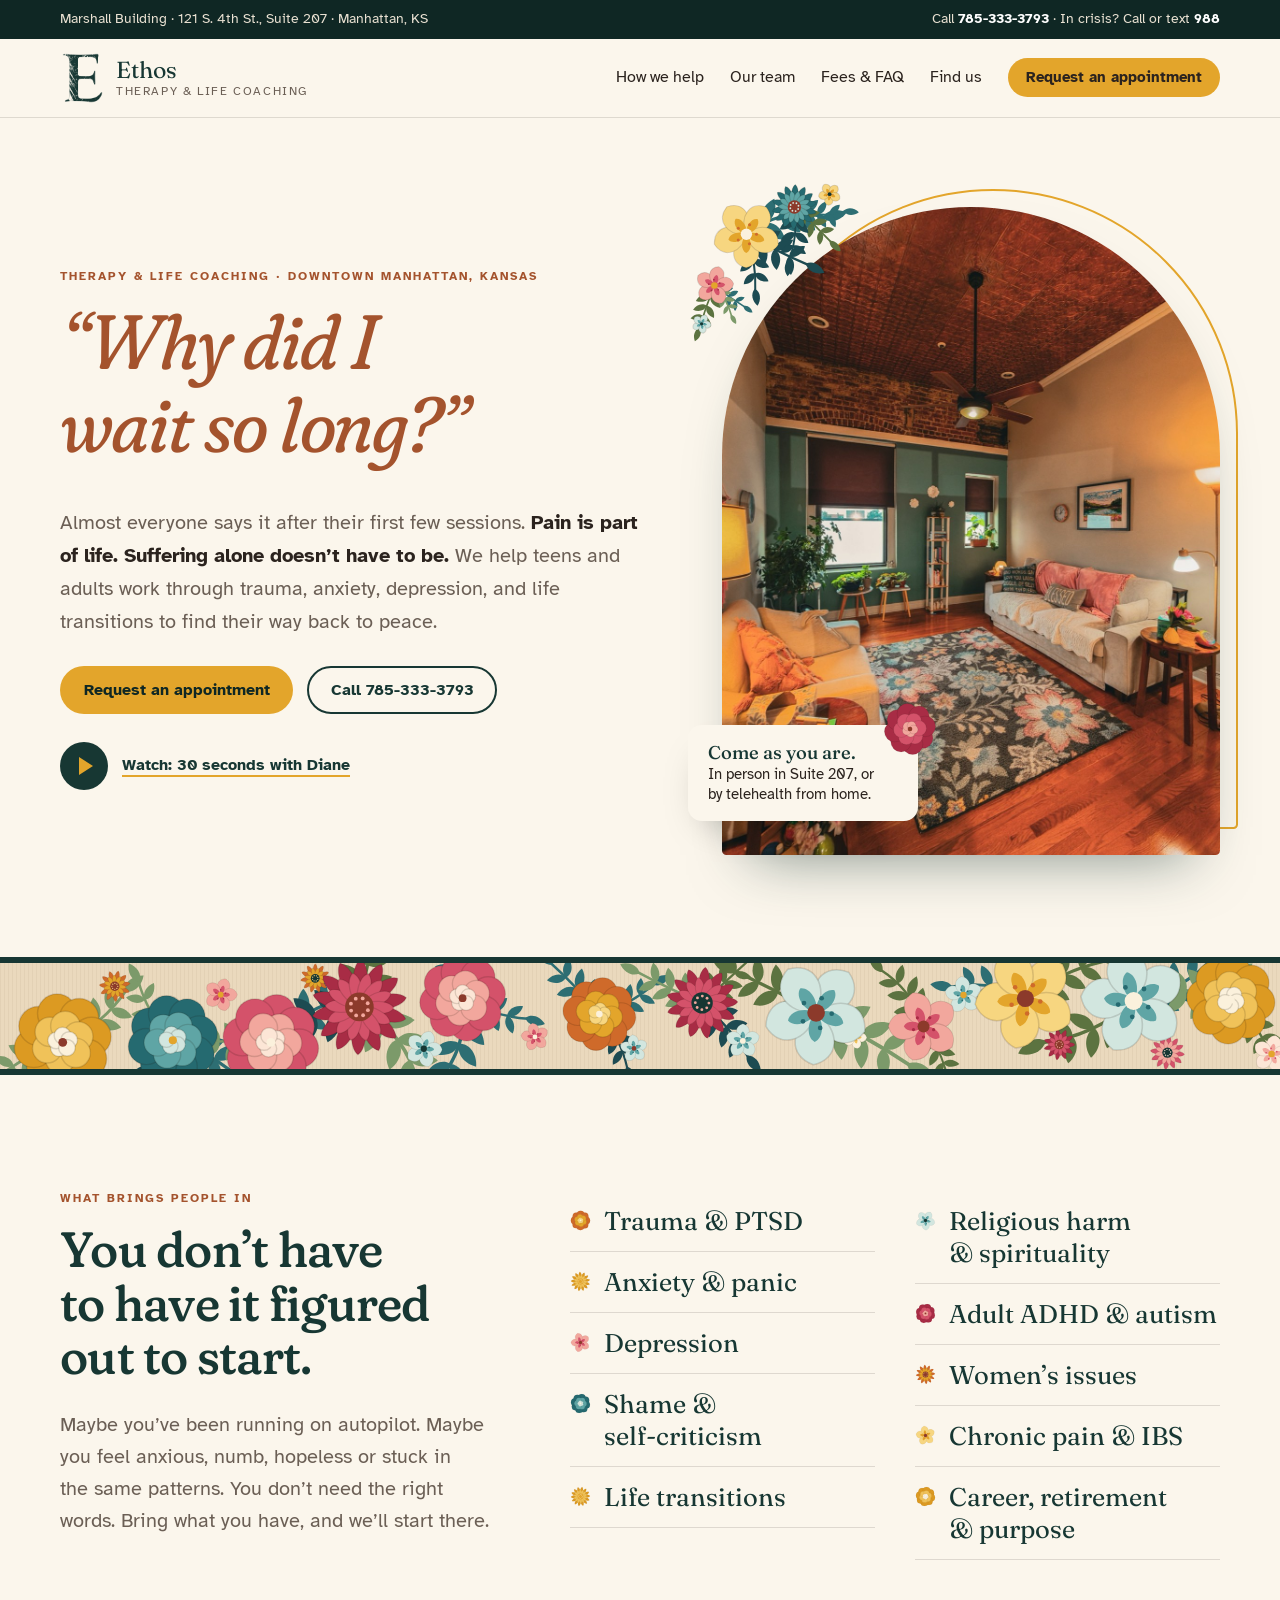
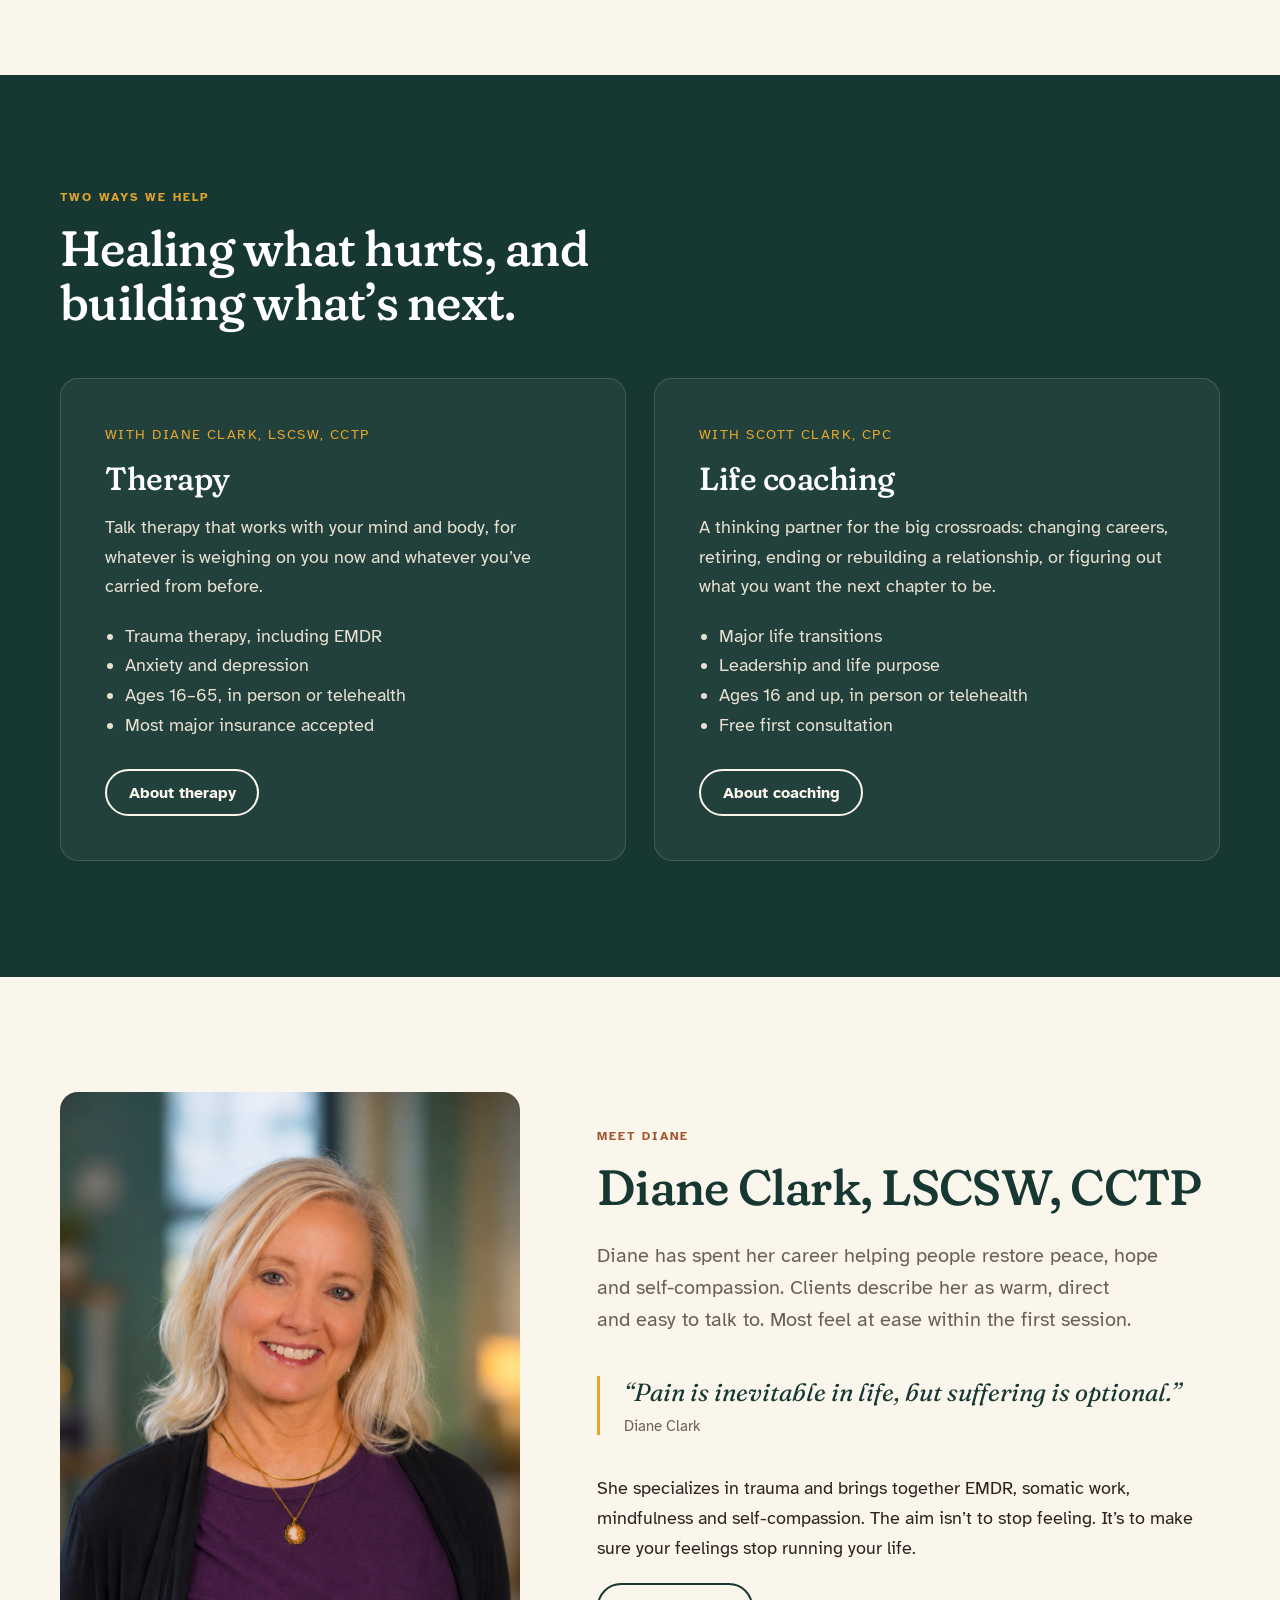
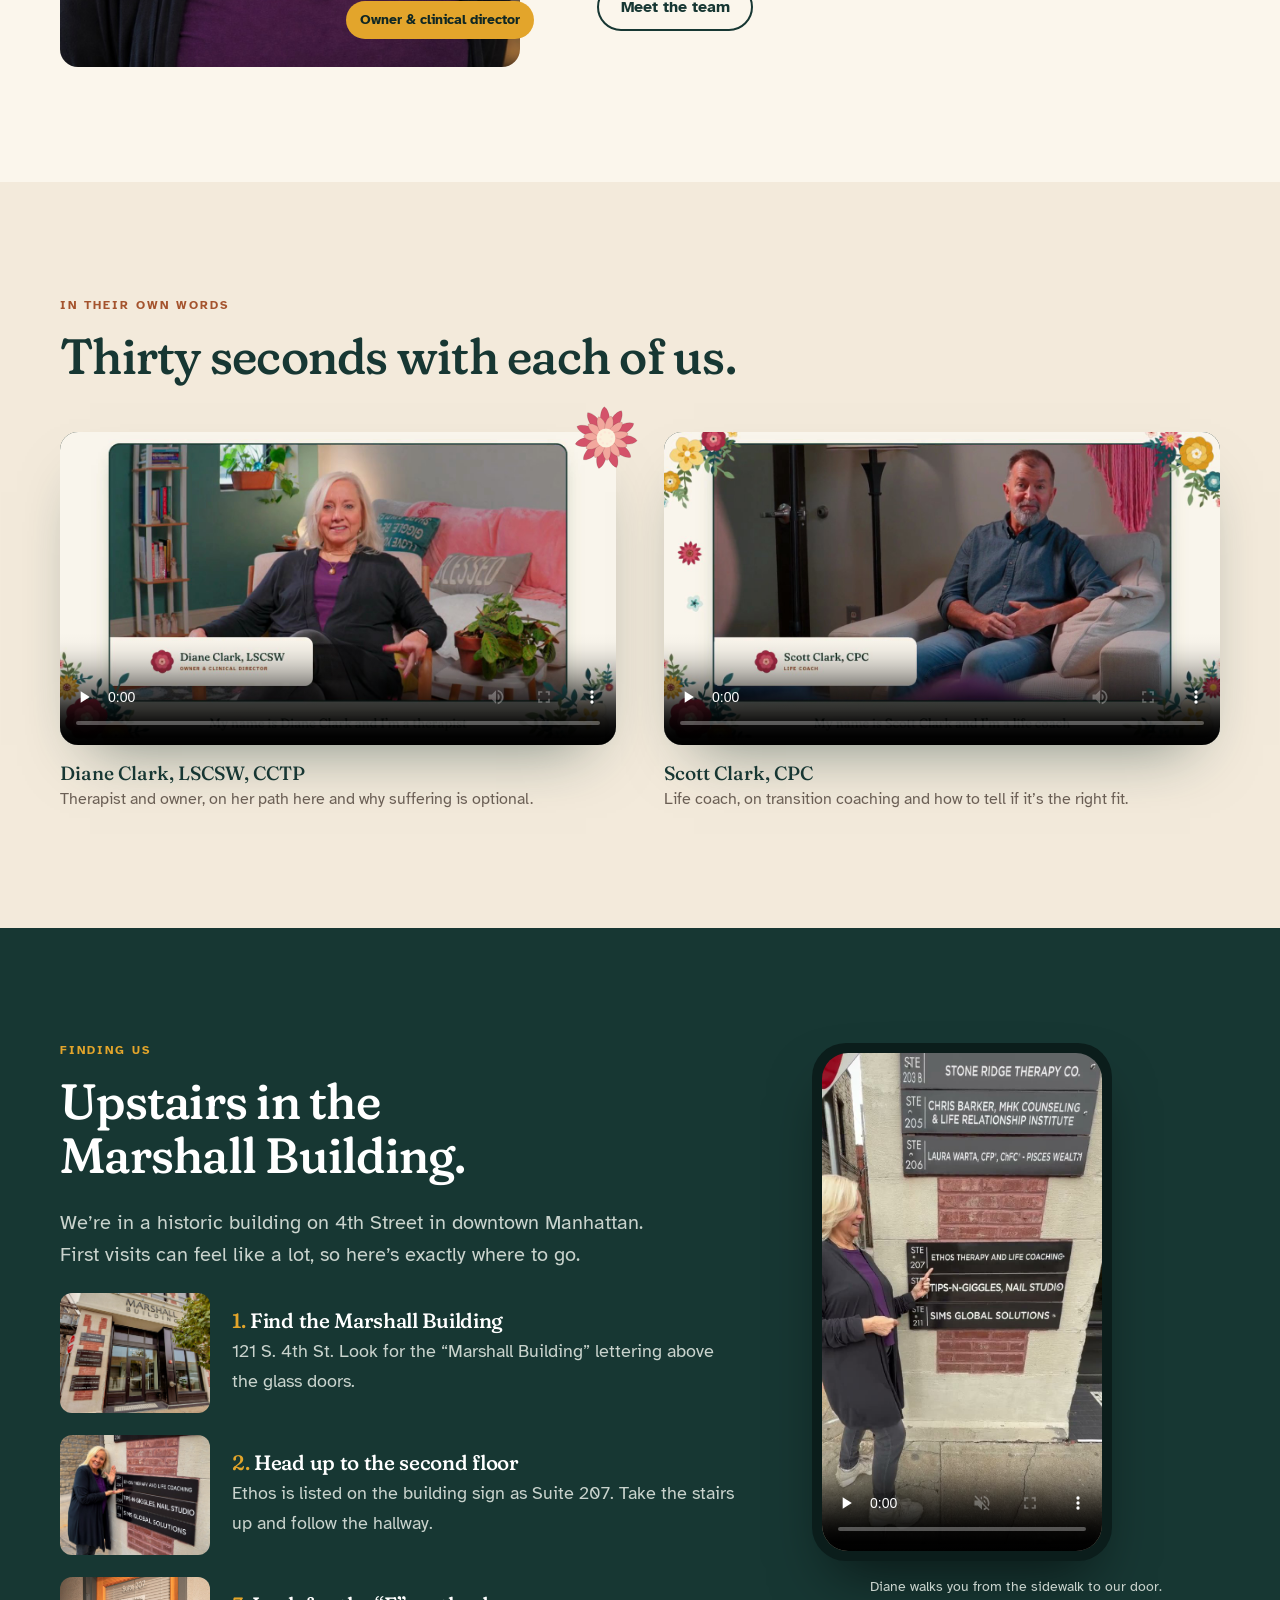
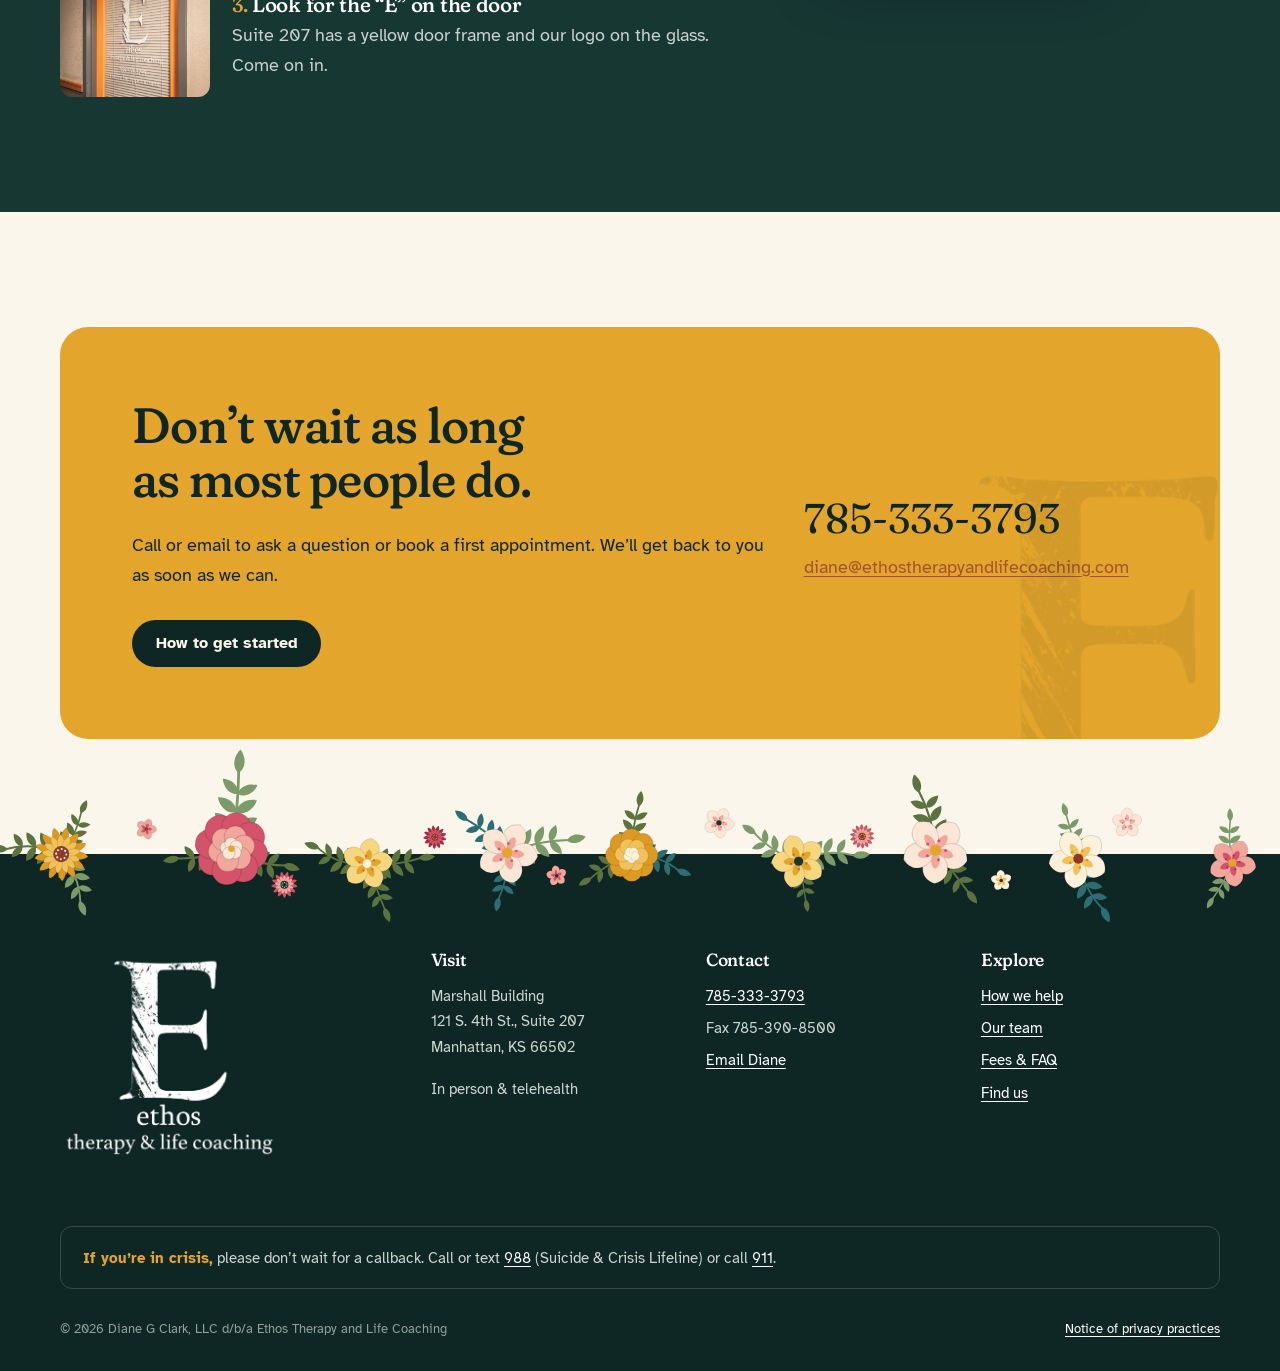
==== commit baa52164: "Site update 2026-11-23 08:50" ====
--- a/index.html
+++ b/index.html
@@ -173,11 +173,11 @@
     <div class="films">
       <figure class="film-frame">
         <span class="garden garden-pin" data-garden="flower" data-seed="16" data-flower="daisy" role="presentation"></span>
-        <video src="assets/video/ethos-promo.mp4?v=3" poster="assets/img/promo-poster.jpg?v=3" controls playsinline preload="none" width="1280" height="720" aria-label="Video: Diane Clark introduces herself and her work as a therapist. Captioned."></video>
+        <video src="assets/video/ethos-promo.mp4?v=3" poster="assets/img/promo-poster.jpg?v=4" controls playsinline preload="none" width="1280" height="720" aria-label="Video: Diane Clark introduces herself and her work as a therapist. Captioned."></video>
         <figcaption><b>Diane Clark, LSCSW, CCTP</b> Therapist and owner, on her path here and why suffering is optional.</figcaption>
       </figure>
       <figure class="film-frame">
-        <video src="assets/video/scott-promo.mp4?v=1" poster="assets/img/scott-poster.jpg?v=1" controls playsinline preload="none" width="1280" height="720" aria-label="Video: Scott Clark introduces transition coaching and how to get started. Captioned."></video>
+        <video src="assets/video/scott-promo.mp4?v=1" poster="assets/img/scott-poster.jpg?v=2" controls playsinline preload="none" width="1280" height="720" aria-label="Video: Scott Clark introduces transition coaching and how to get started. Captioned."></video>
         <figcaption><b>Scott Clark, CPC</b> Life coach, on transition coaching and how to tell if it’s the right fit.</figcaption>
       </figure>
     </div>
@@ -223,7 +223,7 @@
 
 <dialog class="lightbox" id="film-dialog" aria-label="Video: thirty seconds with Diane">
   <button class="lightbox-close" type="button" aria-label="Close video">Close ✕</button>
-  <video src="assets/video/ethos-promo.mp4?v=3" poster="assets/img/promo-poster.jpg?v=3" controls playsinline preload="none" width="1280" height="720"></video>
+  <video src="assets/video/ethos-promo.mp4?v=3" poster="assets/img/promo-poster.jpg?v=4" controls playsinline preload="none" width="1280" height="720"></video>
 </dialog>
 
 <footer class="site-footer">
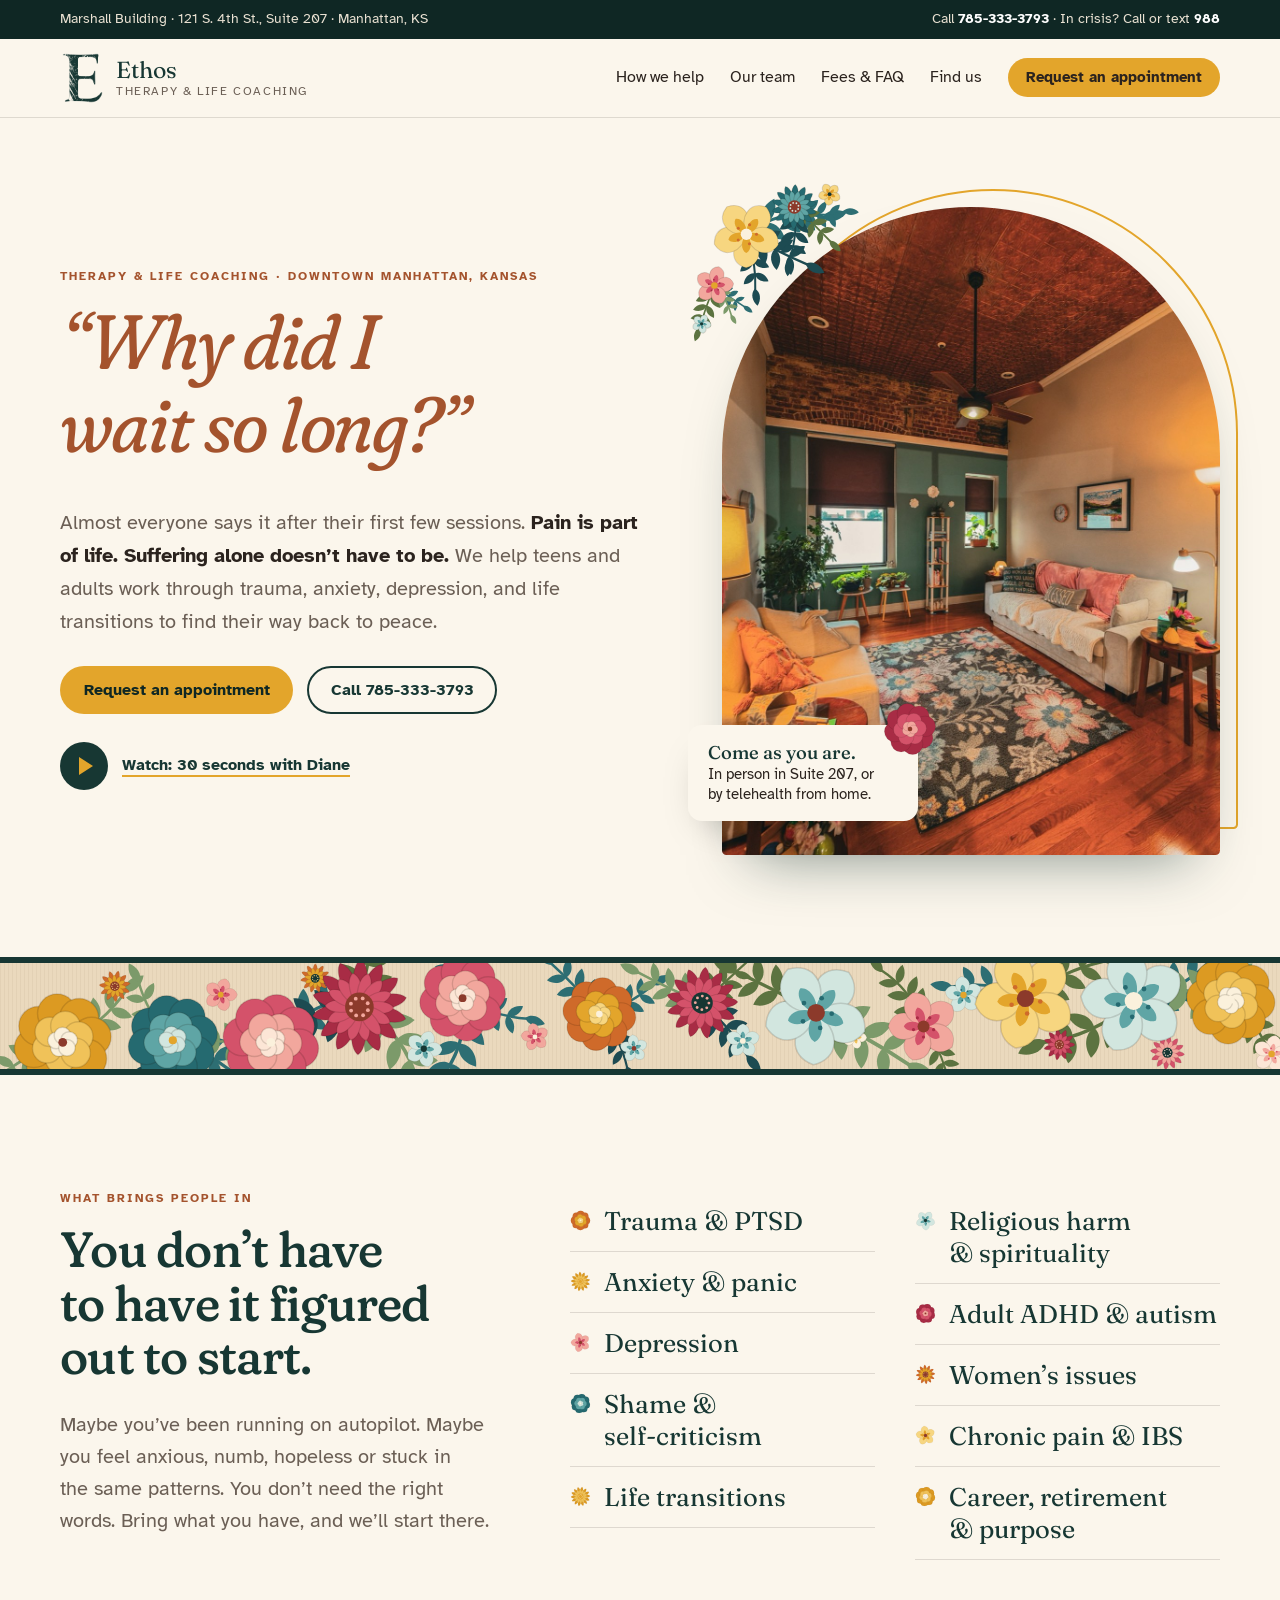
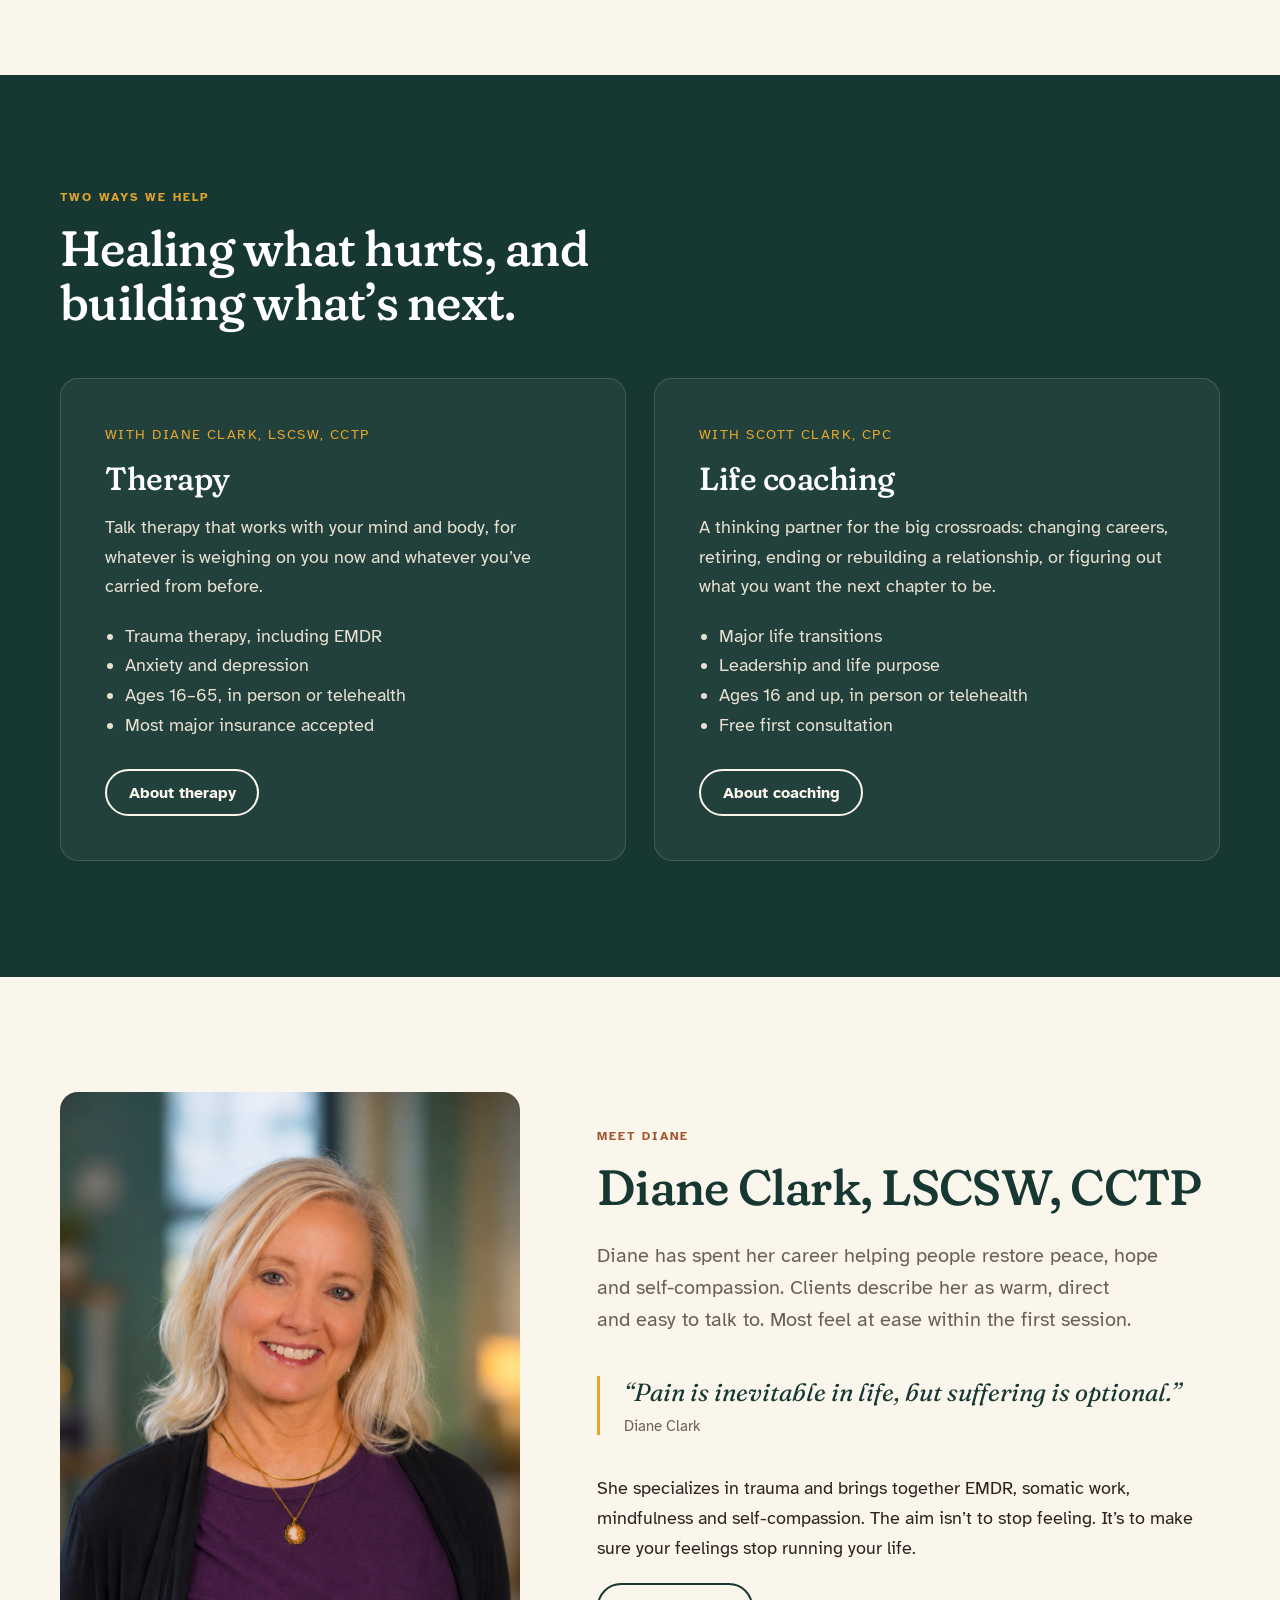
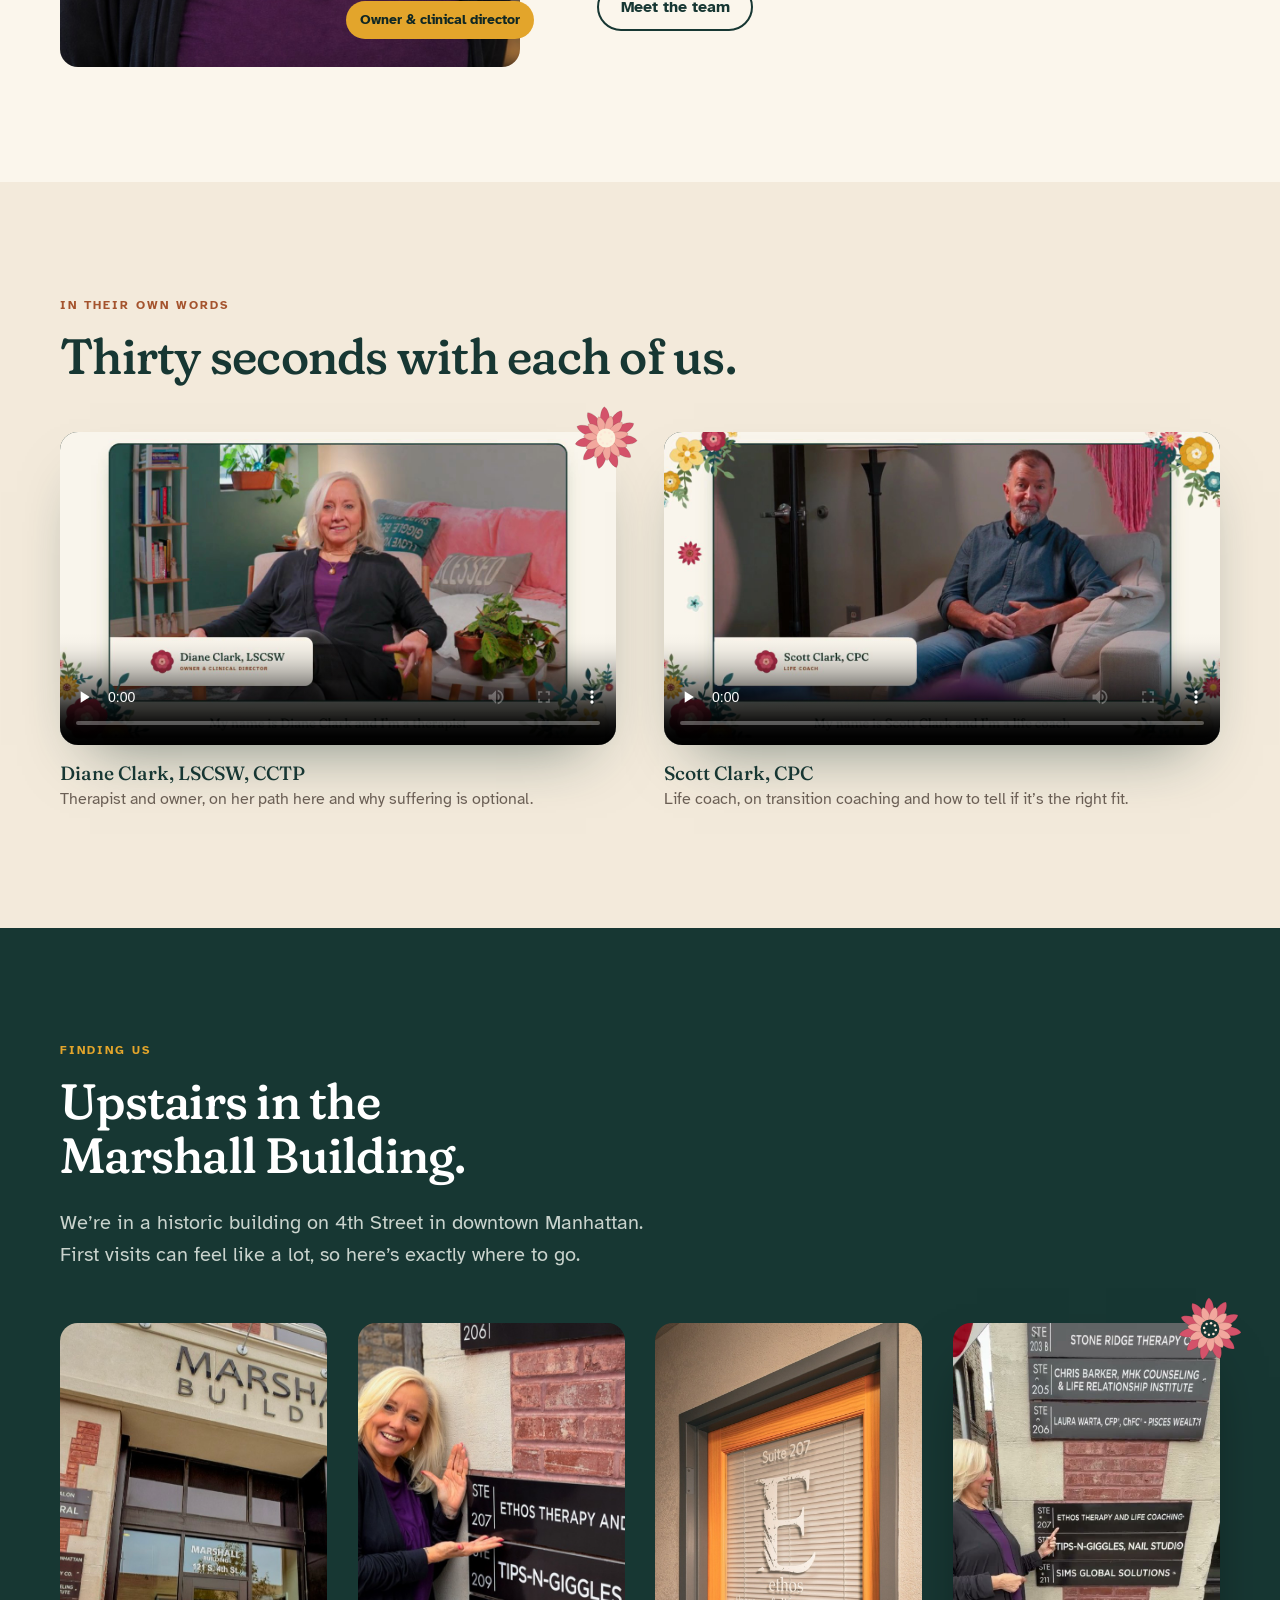
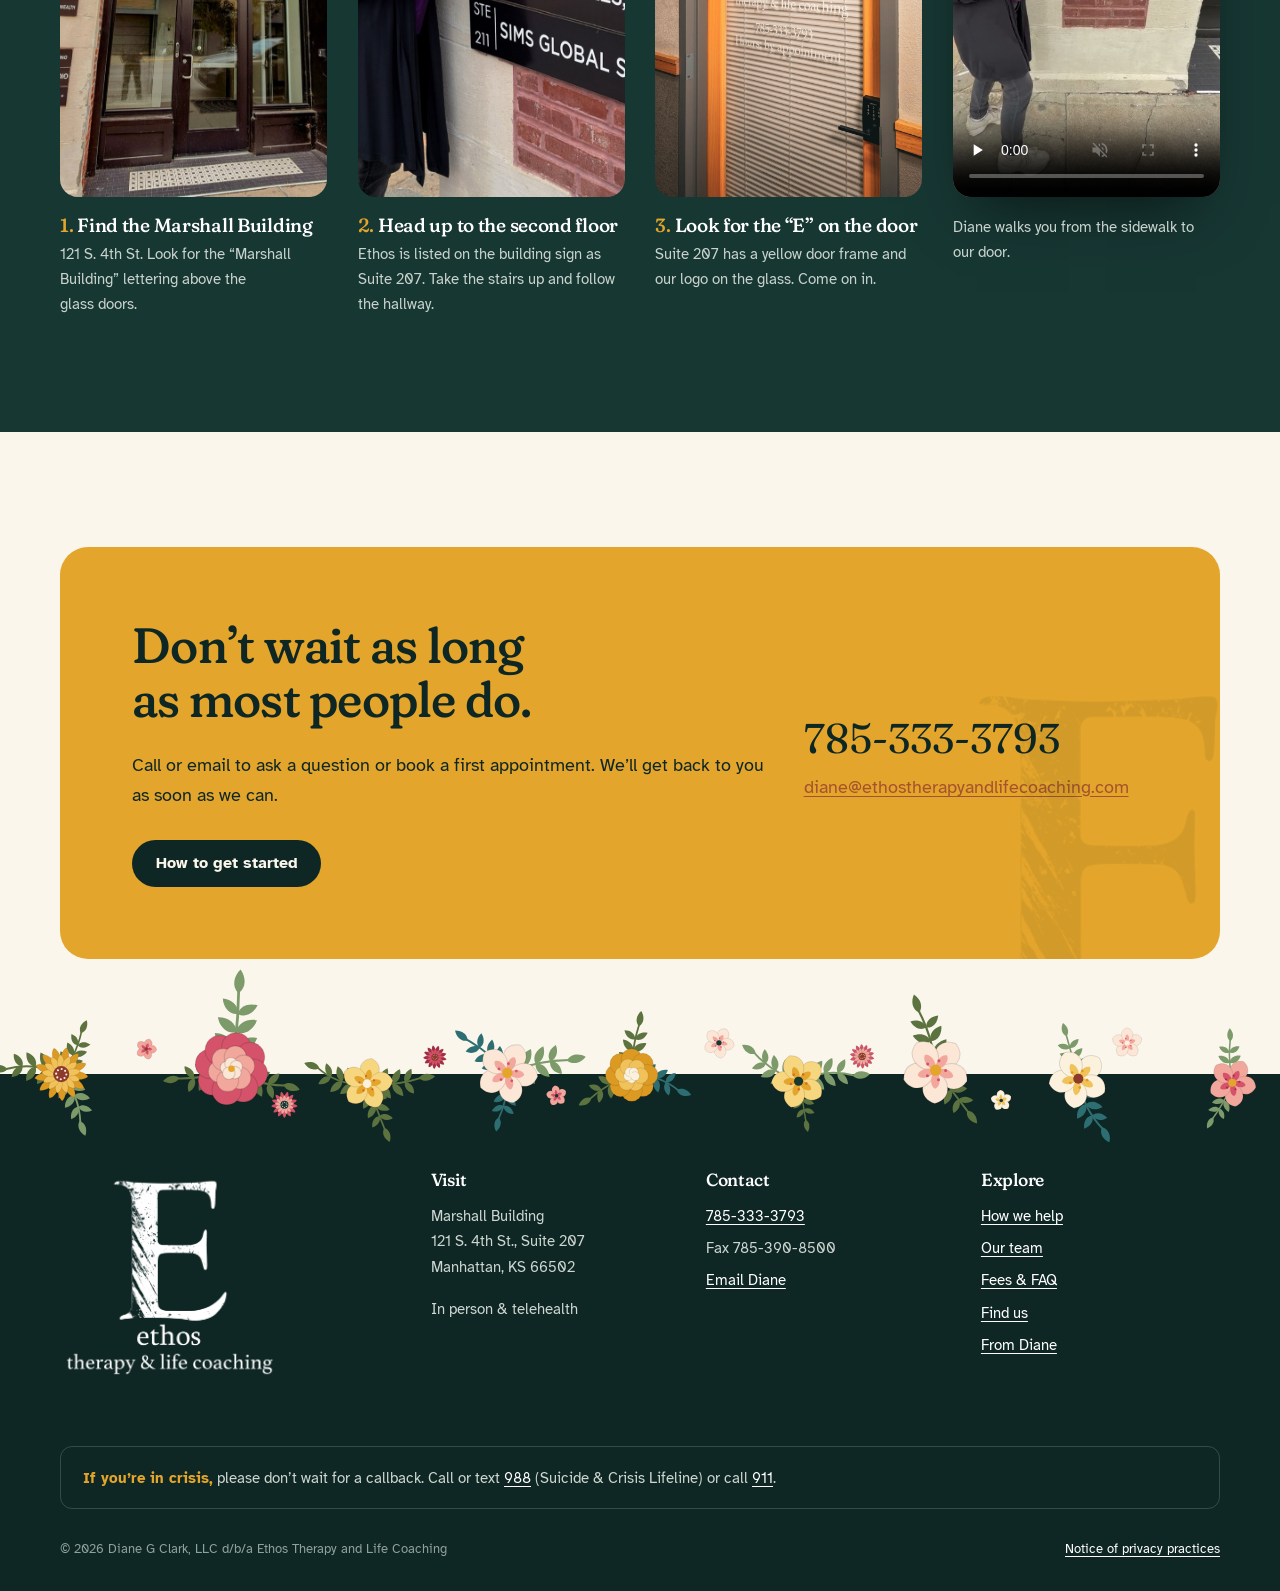
==== commit ad5ffc1a: "Site update 2026-11-23 11:47" ====
--- a/index.html
+++ b/index.html
@@ -32,7 +32,7 @@
 <link rel="preconnect" href="https://fonts.googleapis.com">
 <link rel="preconnect" href="https://fonts.gstatic.com" crossorigin>
 <link href="https://fonts.googleapis.com/css2?family=Atkinson+Hyperlegible:ital,wght@0,400;0,700;1,400&family=Fraunces:ital,opsz,wght,SOFT@0,9..144,300..600,100;1,9..144,300..600,100&display=swap" rel="stylesheet">
-<link rel="stylesheet" href="assets/site.css?v=18">
+<link rel="stylesheet" href="assets/site.css?v=22">
 </head>
 <body>
 <a class="skip" href="#main">Skip to content</a>
@@ -185,21 +185,23 @@
 </section>
 
 <section class="dark on-dark" id="find">
-  <div class="wrap find">
-    <div>
+  <div class="wrap">
+    <div class="find-head">
       <span class="eyebrow">Finding us</span>
       <h2>Upstairs in the Marshall Building.</h2>
       <p class="lede">We’re in a historic building on 4th Street in downtown Manhattan. First visits can feel like a lot, so here’s exactly where to go.</p>
-      <ol class="steps">
-        <li><img src="assets/img/exterior.jpg" alt="The Marshall Building entrance at 121 S. 4th Street" loading="lazy"><div><h3>Find the Marshall Building</h3><p>121 S. 4th St. Look for the “Marshall Building” lettering above the glass doors.</p></div></li>
-        <li><img src="assets/img/diane-sign.jpg" alt="Diane pointing to the Ethos Therapy sign for Suite 207 on the building" loading="lazy"><div><h3>Head up to the second floor</h3><p>Ethos is listed on the building sign as Suite 207. Take the stairs up and follow the hallway.</p></div></li>
-        <li><img src="assets/img/suite-door.jpg" alt="The Suite 207 door with the Ethos E logo on the glass" loading="lazy"><div><h3>Look for the “E” on the door</h3><p>Suite 207 has a yellow door frame and our logo on the glass. Come on in.</p></div></li>
-      </ol>
-    </div>
-    <div>
-      <div class="phone"><video src="assets/video/finding-us.mp4" poster="assets/img/finding-us-poster.jpg" controls muted playsinline preload="none" aria-label="Video: Diane walks from the street to Suite 207"></video></div>
-      <p class="phone-cap">Diane walks you from the sidewalk to our door.</p>
-    </div>
+    </div>
+    <!-- The walk, left to right: three photo steps, then Diane's walk-in film. Every frame is 9:16, the film's own shape. On phones the row swipes. -->
+    <ol class="walk">
+      <li><img src="assets/img/exterior.jpg" alt="The Marshall Building entrance at 121 S. 4th Street" loading="lazy" style="object-position: 46% 50%"><h3>Find the Marshall Building</h3><p>121 S. 4th St. Look for the “Marshall Building” lettering above the glass doors.</p></li>
+      <li><img src="assets/img/diane-sign.jpg" alt="Diane pointing to the Ethos Therapy sign for Suite 207 on the building" loading="lazy" style="object-position: 38% 50%"><h3>Head up to the second floor</h3><p>Ethos is listed on the building sign as Suite 207. Take the stairs up and follow the hallway.</p></li>
+      <li><img src="assets/img/suite-door.jpg" alt="The Suite 207 door with the Ethos E logo on the glass" loading="lazy"><h3>Look for the “E” on the door</h3><p>Suite 207 has a yellow door frame and our logo on the glass. Come on in.</p></li>
+      <li class="walk-film film-frame">
+        <span class="garden garden-pin" data-garden="flower" data-seed="23" data-flower="daisy" role="presentation"></span>
+        <video src="assets/video/finding-us.mp4" poster="assets/img/finding-us-poster.jpg" controls muted playsinline preload="none" width="720" height="1280" aria-label="Video: Diane walks from the street to Suite 207"></video>
+        <p>Diane walks you from the sidewalk to our door.</p>
+      </li>
+    </ol>
   </div>
 </section>
 
@@ -253,6 +255,7 @@
           <li><a href="team.html">Our team</a></li>
           <li><a href="fees.html">Fees &amp; FAQ</a></li>
           <li><a href="contact.html">Find us</a></li>
+          <li><a href="writing.html">From Diane</a></li>
         </ul>
       </div>
     </div>
--- a/assets/site.css
+++ b/assets/site.css
@@ -276,22 +276,17 @@
 .facts dd { margin: 4px 0 0; }
 
 /* Finding us */
-.find { display: grid; grid-template-columns: 1.25fr .75fr; gap: clamp(32px, 6vw, 72px); align-items: start; }
-.steps { list-style: none; padding: 0; margin: 0; display: grid; gap: 22px; counter-reset: s; }
-.steps li { display: grid; grid-template-columns: 150px 1fr; gap: 22px; align-items: center; counter-increment: s; }
-.steps img { width: 150px; height: 120px; object-fit: cover; border-radius: 12px; }
-.steps h3 { font-size: 1.3rem; margin-bottom: .25em; }
-.steps h3::before { content: counter(s) ". "; color: var(--marigold); }
-.steps p { margin: 0; color: #c9d3cd; }
-.phone {
-  justify-self: center;
-  width: min(300px, 100%);
-  border-radius: 34px; padding: 10px;
-  background: #0b1d1b;
-  box-shadow: 0 30px 60px -20px rgba(0,0,0,.6);
-}
-.phone video { border-radius: 26px; width: 100%; aspect-ratio: 9/16; object-fit: cover; background: #000; }
-.phone-cap { text-align: center; font-size: .9rem; color: #c9d3cd; margin-top: 14px; }
+/* the walk: three photo steps and the walk-in film in one row, every frame 9:16 (the film's own shape).
+   Two columns on tablets; on phones the row swipes (rules at the end of this file). */
+.find-head { max-width: 40rem; margin-bottom: clamp(32px, 4vw, 52px); }
+.walk { list-style: none; padding: 0; margin: 0; display: grid; grid-template-columns: repeat(4, minmax(0, 1fr)); gap: clamp(18px, 2.4vw, 32px); counter-reset: s; }
+.walk > li { min-width: 0; }
+.walk img, .walk .film-frame video { display: block; width: 100%; height: auto; aspect-ratio: 9 / 16; object-fit: cover; border-radius: var(--radius); background: var(--green-ink); }
+.walk .film-frame video { box-shadow: 0 30px 60px -24px rgba(0, 0, 0, .6); }   /* two classes, so it beats the 16:9 promo rule below */
+.walk h3 { font-size: 1.2rem; margin: 18px 0 .3em; counter-increment: s; }
+.walk h3::before { content: counter(s) ". "; color: var(--marigold); }
+.walk p { margin: 0; color: #c9d3cd; font-size: .95rem; }
+.walk-film p { margin-top: 18px; }
 
 /* Breathing flower */
 .breath { display: grid; grid-template-columns: 1fr 1fr; gap: clamp(32px, 6vw, 80px); align-items: center; }
@@ -382,6 +377,25 @@
 .prose { max-width: 720px; }
 .prose h2 { margin-top: 1.6em; font-size: 2rem; }
 .prose h3 { margin-top: 1.4em; }
+/* "From Diane" writing page. Not .prose: site.js fades .prose in once 12% of it is on screen, which a page this long never reaches. */
+.writing { max-width: 720px; }
+.post-item { padding: 30px 0; border-top: 1px solid var(--line); }
+.post-item:first-child { padding-top: 0; border-top: 0; }
+.post-item h2 { margin: .2em 0 .4em; font-size: 1.75rem; }
+.post-item h2 a { color: inherit; text-decoration: none; }
+.post-item h2 a:hover { color: var(--brick); }
+.post-item p { margin: 0 0 .6em; }
+.post-date { margin: 0; color: var(--muted); font-size: .95rem; }
+.post-more { font-weight: 700; }
+.eyebrow-link { text-decoration: none; }
+.post-byline { margin-top: 1rem; color: var(--muted); }
+.post-cta { margin-top: 3rem; }
+.post-cta p { margin: 0; }
+.more-posts { margin-top: 3rem; padding-top: 2rem; border-top: 1px solid var(--line); }
+.more-posts h2 { margin: 0 0 .8em; font-size: 1.4rem; }
+.more-posts ul { margin: 0; padding-left: 1.2em; }
+.more-posts li { margin-bottom: .4em; }
+.bio-more { margin-top: 1.2rem; }
 .grid-2 { display: grid; grid-template-columns: 1fr 1fr; gap: clamp(28px, 5vw, 64px); }
 .grid-3 { display: grid; grid-template-columns: repeat(3, 1fr); gap: 24px; }
 .card {
@@ -450,8 +464,7 @@
   .footer-grid { grid-template-columns: 1fr 1fr; }
   .approach { grid-template-columns: 1fr; gap: 8px; }
   .hero-badge { left: -18px; }
-  .steps li { grid-template-columns: 112px 1fr; gap: 18px; }
-  .steps img { width: 112px; height: 100px; }
+  .walk { grid-template-columns: repeat(2, minmax(0, 1fr)); row-gap: 44px; }
   .garden-corner { width: 200px; }
   .film-frame .garden-pin { right: -10px; }
   .person { align-items: start; }
@@ -519,8 +532,6 @@
   body { font-size: 17px; }
   .concern-list { columns: 1; }
   .facts { grid-template-columns: 1fr; }
-  .steps li { grid-template-columns: 96px 1fr; gap: 16px; }
-  .steps img { width: 96px; height: 96px; }
   .footer-grid { grid-template-columns: 1fr; }
   .topbar .wrap { justify-content: center; text-align: center; }
   .arch-wrap::before { inset: -10px -10px 20px 20px; }
@@ -528,3 +539,11 @@
   .film-frame .garden-pin { right: -8px; }
   .garden-edge { top: -34px; height: 68px; }
 }
+
+/* Finding us on phones: the walk becomes a sideways swipe, one frame and a peek of the next (rules above for desktop and tablet) */
+@media (max-width: 739px) {
+  .walk { grid-template-columns: none; grid-auto-flow: column; grid-auto-columns: 74%; gap: 16px; overflow-x: auto; overscroll-behavior-x: contain;
+          scroll-snap-type: x mandatory; scrollbar-width: none; margin-inline: calc(-1 * var(--gutter, 20px)); padding: 30px var(--gutter, 20px) 4px; scroll-padding-inline: var(--gutter, 20px); }
+  .walk::-webkit-scrollbar { display: none; }
+  .walk > li { scroll-snap-align: start; }
+}
